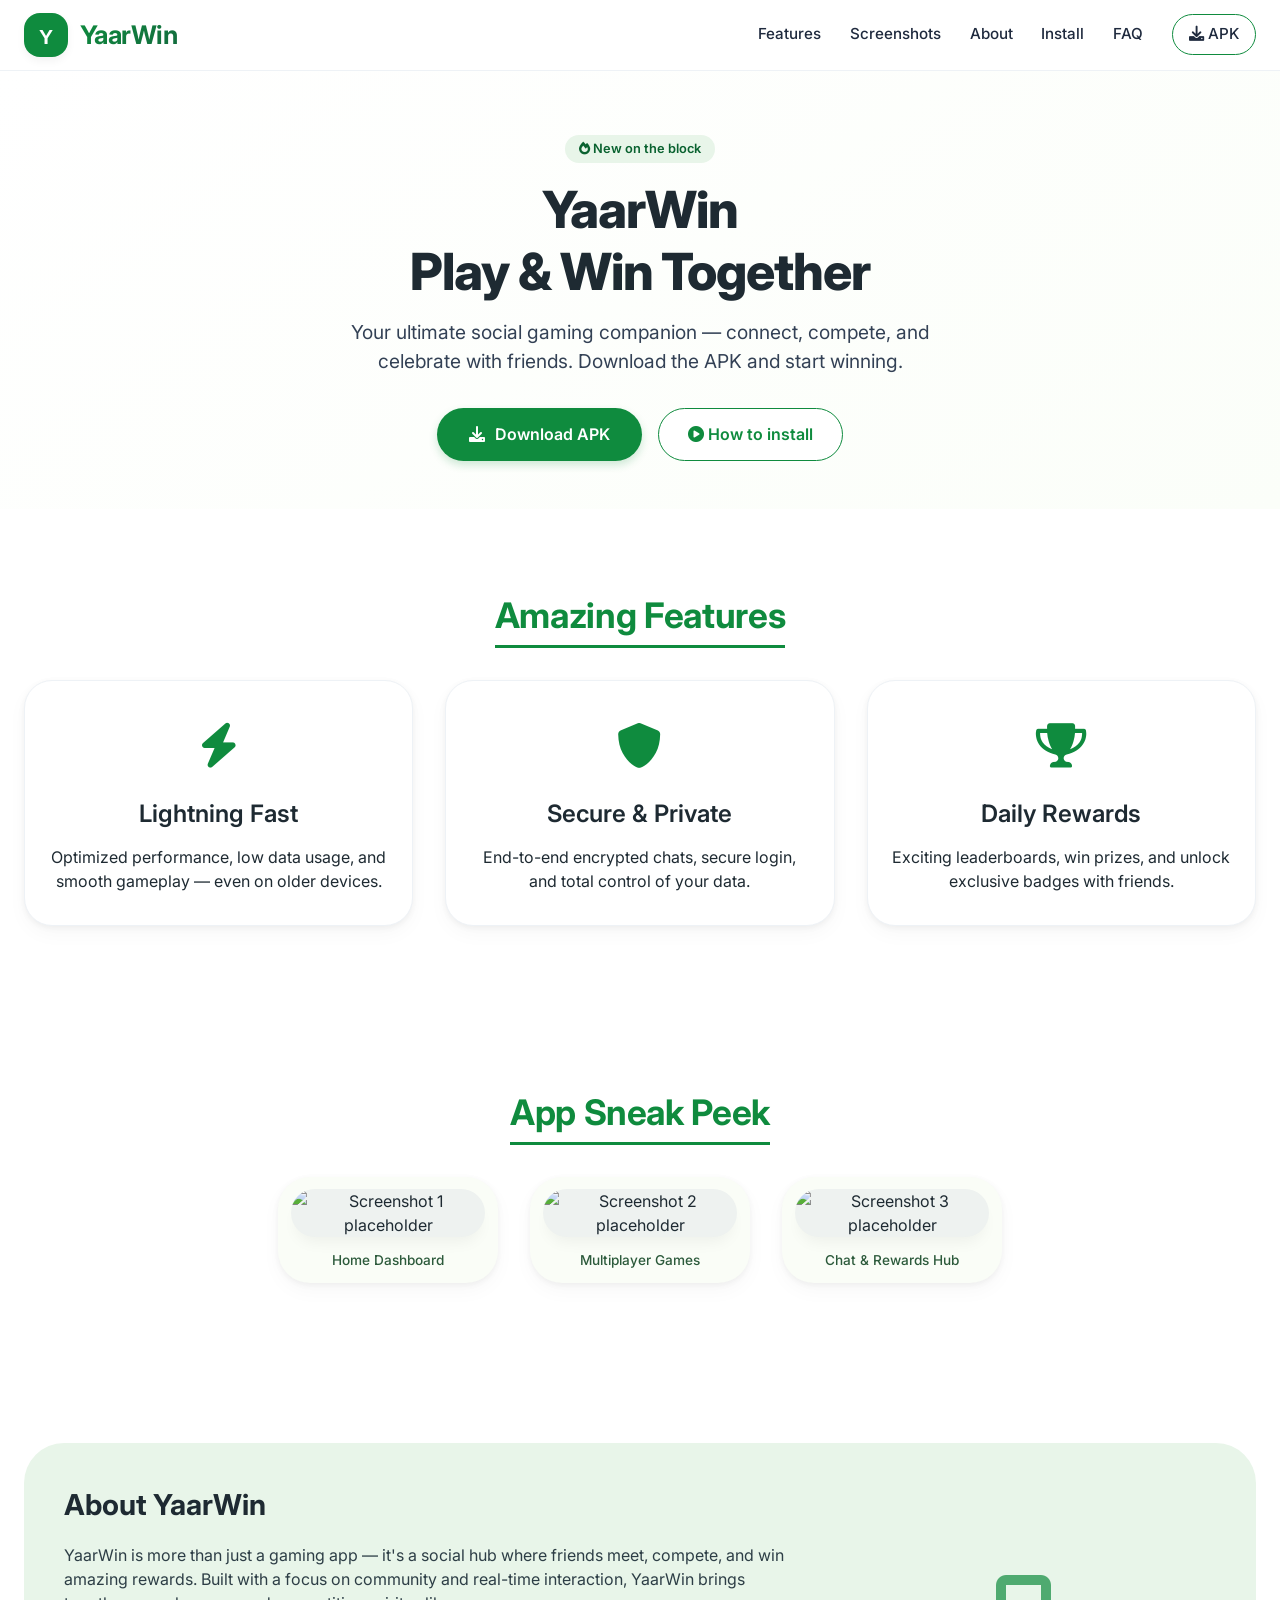
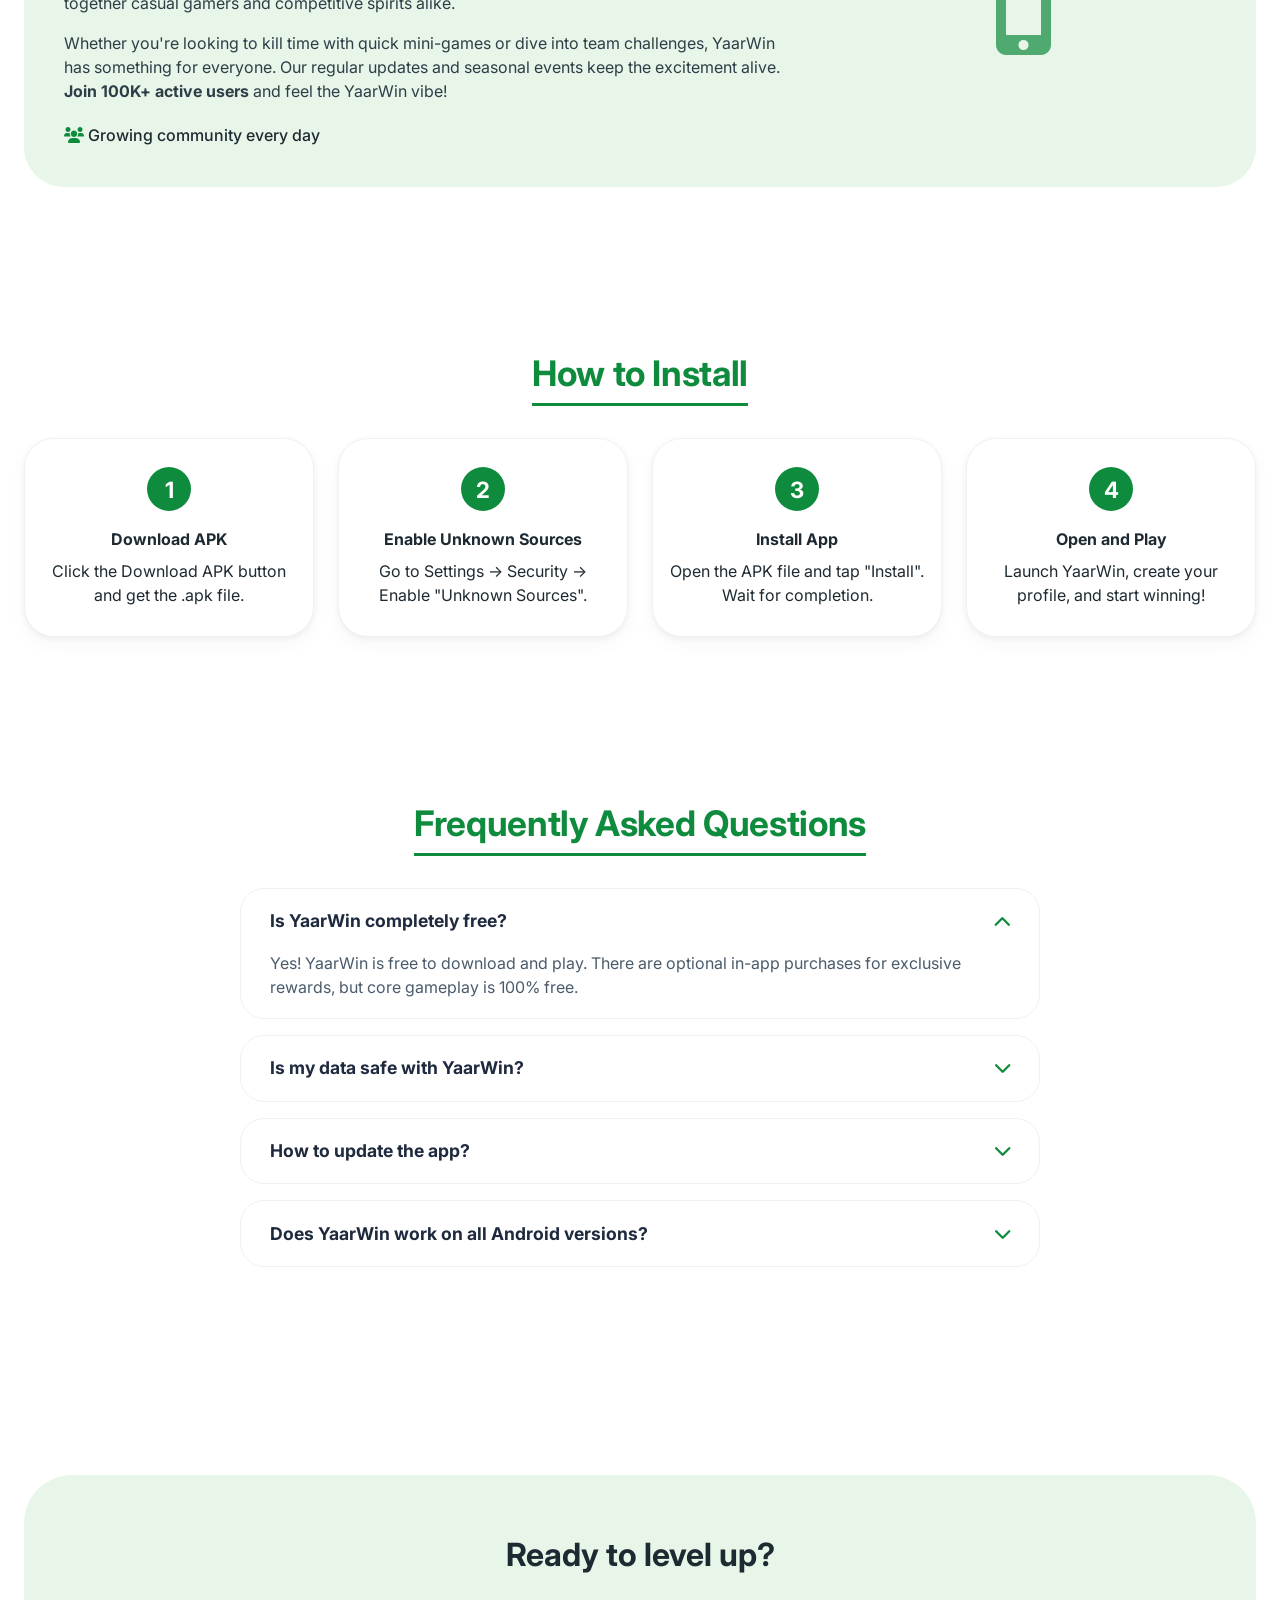
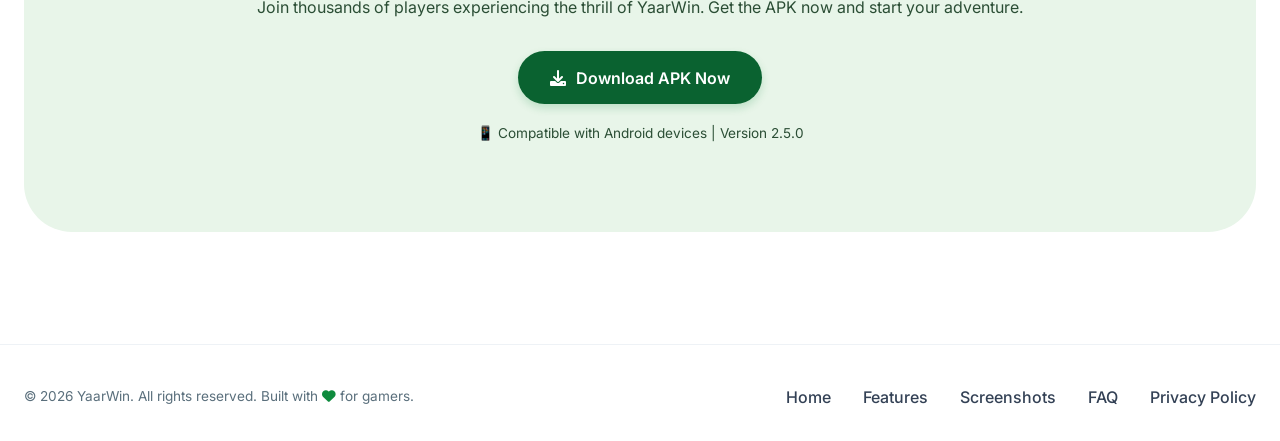
==== index.html @ 0393f0be "feat: initial Yaarwin landing page setup" ====
<!DOCTYPE html>
<html lang="en">
<head>
    <meta charset="UTF-8">
    <meta name="viewport" content="width=device-width, initial-scale=1.0, viewport-fit=cover">
    <meta name="description" content="Download YaarWin APK - Connect, play and win with friends. Experience fast performance, secure chats, and exciting features. Get the official YaarWin app now.">
    <meta name="keywords" content="YaarWin, download APK, social app, gaming app, install YaarWin">
    <meta name="author" content="YaarWin">
    <meta property="og:title" content="YaarWin - Connect & Play">
    <meta property="og:description" content="Download YaarWin APK and join the ultimate social gaming experience.">
    <meta property="og:type" content="website">
    <meta name="twitter:card" content="summary_large_image">
    <title>YaarWin – Connect, Play, Win</title>
    <link rel="preconnect" href="https://fonts.googleapis.com">
    <link rel="preconnect" href="https://fonts.gstatic.com" crossorigin>
    <link href="https://fonts.googleapis.com/css2?family=Inter:opsz,wght@14..32,300;14..32,400;14..32,500;14..32,600;14..32,700&display=swap" rel="stylesheet">
    <link rel="stylesheet" href="https://cdnjs.cloudflare.com/ajax/libs/font-awesome/6.0.0-beta3/css/all.min.css">
    <style>
        * {
            margin: 0;
            padding: 0;
            box-sizing: border-box;
        }

        body {
            font-family: 'Inter', sans-serif;
            background-color: #ffffff;
            color: #1e2a32;
            line-height: 1.5;
            scroll-behavior: smooth;
        }

        /* green touch variables */
        :root {
            --green-primary: #0f8b3e;
            --green-light: #e8f5e9;
            --green-dark: #0a6230;
            --green-soft: #d9f0e3;
            --gray-100: #f8fafc;
            --gray-200: #eef2f6;
            --gray-700: #334155;
            --shadow-sm: 0 8px 20px rgba(0, 0, 0, 0.03), 0 2px 6px rgba(0, 0, 0, 0.05);
            --shadow-md: 0 12px 28px rgba(0, 0, 0, 0.05), 0 0 1px rgba(0, 0, 0, 0.05);
            --shadow-hover: 0 20px 30px -12px rgba(15, 139, 62, 0.15);
        }

        .container {
            max-width: 1280px;
            margin: 0 auto;
            padding: 0 1.5rem;
        }

        /* Navigation */
        .navbar {
            position: sticky;
            top: 0;
            background: rgba(255, 255, 255, 0.96);
            backdrop-filter: blur(8px);
            z-index: 100;
            border-bottom: 1px solid var(--gray-200);
            padding: 0.8rem 0;
        }

        .nav-container {
            display: flex;
            align-items: center;
            justify-content: space-between;
            flex-wrap: wrap;
            gap: 1rem;
        }

        .logo-area {
            display: flex;
            align-items: center;
            gap: 12px;
        }

        .app-icon-placeholder {
            width: 44px;
            height: 44px;
            display: flex;
            align-items: center;
            justify-content: center;
            background: var(--green-primary);
            border-radius: 16px;
            box-shadow: 0 4px 8px rgba(0,0,0,0.05);
            overflow: hidden;
        }

        .app-icon-placeholder img {
            width: 100%;
            height: 100%;
            object-fit: cover;
        }

        .logo-text {
            font-size: 1.6rem;
            font-weight: 700;
            letter-spacing: -0.02em;
            background: linear-gradient(135deg, var(--green-primary) 0%, #136b3e 100%);
            background-clip: text;
            -webkit-background-clip: text;
            color: transparent;
        }

        .nav-links {
            display: flex;
            gap: 1.8rem;
            align-items: center;
            flex-wrap: wrap;
        }

        .nav-links a {
            text-decoration: none;
            font-weight: 500;
            color: #1f2a3e;
            transition: 0.2s;
            font-size: 0.95rem;
        }

        .nav-links a:hover {
            color: var(--green-primary);
        }

        .btn-outline-nav {
            background: transparent;
            border: 1.5px solid var(--green-primary);
            padding: 0.5rem 1rem;
            border-radius: 40px;
            color: var(--green-primary);
            font-weight: 600;
            transition: 0.2s;
        }

        .btn-outline-nav:hover {
            background: var(--green-primary);
            color: white;
        }

        /* Buttons */
        .btn-primary {
            display: inline-flex;
            align-items: center;
            gap: 10px;
            background: var(--green-primary);
            color: white;
            font-weight: 600;
            padding: 0.9rem 2rem;
            border-radius: 60px;
            text-decoration: none;
            transition: all 0.25s ease;
            border: none;
            cursor: pointer;
            font-size: 1rem;
            box-shadow: 0 4px 8px rgba(15, 139, 62, 0.2);
        }

        .btn-primary:hover {
            background: var(--green-dark);
            transform: translateY(-2px);
            box-shadow: 0 12px 20px -12px var(--green-primary);
        }

        .btn-secondary {
            background: white;
            border: 1.5px solid var(--green-primary);
            color: var(--green-primary);
            padding: 0.8rem 1.8rem;
            border-radius: 60px;
            font-weight: 600;
            text-decoration: none;
            transition: 0.2s;
        }

        .btn-secondary:hover {
            background: var(--green-light);
            transform: translateY(-2px);
        }

        /* Section spacing */
        section {
            padding: 5rem 0;
        }

        .section-title {
            font-size: 2.2rem;
            font-weight: 700;
            margin-bottom: 2rem;
            text-align: center;
            letter-spacing: -0.01em;
            color: #0c1e28;
        }

        .section-title span {
            color: var(--green-primary);
            border-bottom: 3px solid var(--green-primary);
            display: inline-block;
            padding-bottom: 0.2rem;
        }

        /* Hero - without image placeholder, full width text */
        .hero {
            padding: 4rem 0 3rem 0;
            background: linear-gradient(145deg, #ffffff 0%, #fbfef9 100%);
        }

        .hero-grid {
            display: flex;
            flex-direction: column;
            align-items: center;
            text-align: center;
        }

        .hero-content {
            max-width: 800px;
            margin: 0 auto;
        }

        .hero-badge {
            background: var(--green-light);
            color: var(--green-dark);
            font-size: 0.8rem;
            font-weight: 600;
            padding: 0.3rem 0.9rem;
            border-radius: 40px;
            display: inline-block;
            margin-bottom: 1rem;
        }

        .hero-content h1 {
            font-size: 3.2rem;
            font-weight: 800;
            line-height: 1.2;
            margin-bottom: 1rem;
            letter-spacing: -0.02em;
        }

        .hero-tagline {
            font-size: 1.2rem;
            color: var(--gray-700);
            margin-bottom: 2rem;
            max-width: 600px;
            margin-left: auto;
            margin-right: auto;
        }

        .cta-group {
            display: flex;
            gap: 1rem;
            flex-wrap: wrap;
            justify-content: center;
        }

        /* Feature cards */
        .features-grid {
            display: grid;
            grid-template-columns: repeat(auto-fit, minmax(280px, 1fr));
            gap: 2rem;
            margin-top: 1rem;
        }

        .feature-card {
            background: white;
            border-radius: 28px;
            padding: 2rem 1.5rem;
            text-align: center;
            transition: 0.2s;
            border: 1px solid var(--gray-200);
            box-shadow: var(--shadow-sm);
        }

        .feature-card:hover {
            transform: translateY(-5px);
            border-color: var(--green-soft);
            box-shadow: var(--shadow-hover);
        }

        .feature-icon {
            font-size: 2.8rem;
            color: var(--green-primary);
            margin-bottom: 1rem;
        }

        .feature-card h3 {
            font-size: 1.5rem;
            margin-bottom: 0.8rem;
            font-weight: 600;
        }

        /* Screenshots */
        .screenshots-grid {
            display: flex;
            flex-wrap: wrap;
            justify-content: center;
            gap: 2rem;
        }

        .screenshot-item {
            background: #fafdf7;
            border-radius: 32px;
            padding: 0.8rem;
            box-shadow: var(--shadow-sm);
            transition: 0.2s;
            width: 220px;
            text-align: center;
        }

        .screenshot-item img {
            width: 100%;
            border-radius: 24px;
            box-shadow: 0 10px 15px -5px rgba(0,0,0,0.05);
            background: #eef2f0;
        }

        .screenshot-item p {
            margin-top: 0.8rem;
            font-size: 0.85rem;
            font-weight: 500;
            color: #2c5a3b;
        }

        /* About section */
        .about-wrap {
            display: flex;
            gap: 3rem;
            flex-wrap: wrap;
            align-items: center;
            background: var(--green-light);
            border-radius: 40px;
            padding: 2.5rem;
        }

        .about-text {
            flex: 1.5;
        }

        .about-text h3 {
            font-size: 1.8rem;
            margin-bottom: 1rem;
            font-weight: 700;
        }

        .about-text p {
            margin-bottom: 1rem;
            color: #2d3e46;
        }

        .about-icon {
            flex: 0.8;
            text-align: center;
        }

        /* Install Steps */
        .steps {
            display: flex;
            flex-wrap: wrap;
            justify-content: center;
            gap: 1.5rem;
            margin-top: 2rem;
        }

        .step {
            background: white;
            border-radius: 30px;
            padding: 1.8rem 1rem;
            flex: 1;
            min-width: 180px;
            text-align: center;
            border: 1px solid var(--gray-200);
            box-shadow: var(--shadow-sm);
        }

        .step-number {
            background: var(--green-primary);
            width: 44px;
            height: 44px;
            display: flex;
            align-items: center;
            justify-content: center;
            border-radius: 60px;
            color: white;
            font-weight: bold;
            font-size: 1.4rem;
            margin: 0 auto 1rem auto;
        }

        .step h4 {
            font-weight: 700;
            margin-bottom: 0.5rem;
        }

        /* FAQ */
        .faq-list {
            max-width: 800px;
            margin: 0 auto;
        }

        .faq-item {
            background: white;
            border-radius: 24px;
            margin-bottom: 1rem;
            padding: 1.2rem 1.8rem;
            border: 1px solid var(--gray-200);
            transition: 0.2s;
        }

        .faq-question {
            font-weight: 700;
            font-size: 1.1rem;
            display: flex;
            justify-content: space-between;
            align-items: center;
            cursor: pointer;
            color: #1f2a3e;
        }

        .faq-question i {
            color: var(--green-primary);
            transition: 0.2s;
        }

        .faq-answer {
            max-height: 0;
            overflow: hidden;
            transition: max-height 0.3s ease-out;
            color: #4a5b6b;
            margin-top: 0;
        }

        .faq-item.active .faq-answer {
            max-height: 300px;
            margin-top: 1rem;
        }

        .faq-item.active .faq-question i {
            transform: rotate(180deg);
        }

        /* CTA section */
        .cta-section {
            background: var(--green-light);
            border-radius: 48px;
            text-align: center;
            padding: 3.5rem 2rem;
            margin: 2rem 0;
        }

        .cta-section h2 {
            font-size: 2rem;
            margin-bottom: 1rem;
        }

        .cta-section p {
            margin-bottom: 2rem;
            color: #2b4e35;
        }

        /* Footer */
        footer {
            border-top: 1px solid var(--gray-200);
            padding: 2.5rem 0 2rem;
            background: white;
        }

        .footer-content {
            display: flex;
            flex-wrap: wrap;
            justify-content: space-between;
            gap: 2rem;
            align-items: center;
        }

        .footer-nav {
            display: flex;
            gap: 2rem;
            flex-wrap: wrap;
        }

        .footer-nav a {
            text-decoration: none;
            color: var(--gray-700);
            font-weight: 500;
            transition: 0.2s;
        }

        .footer-nav a:hover {
            color: var(--green-primary);
        }

        .copyright {
            color: #5a6f7c;
            font-size: 0.85rem;
        }

        /* Responsive */
        @media (max-width: 768px) {
            .container {
                padding: 0 1.2rem;
            }
            .hero-content h1 {
                font-size: 2.3rem;
            }
            .section-title {
                font-size: 1.8rem;
            }
            .nav-links {
                gap: 1rem;
            }
            .about-wrap {
                padding: 1.8rem;
            }
            .hero {
                padding: 2.5rem 0 2rem;
            }
            .hero-tagline {
                font-size: 1rem;
            }
            .btn-primary, .btn-secondary {
                padding: 0.7rem 1.5rem;
                font-size: 0.9rem;
            }
            .cta-group {
                gap: 0.8rem;
            }
        }

        @media (max-width: 480px) {
            .hero-content h1 {
                font-size: 1.9rem;
            }
            .nav-container {
                flex-direction: column;
                align-items: center;
            }
            .logo-area {
                margin-bottom: 0.2rem;
            }
            .nav-links {
                justify-content: center;
            }
        }
    </style>
</head>
<body>

<nav class="navbar">
    <div class="container nav-container">
        <div class="logo-area">
            <!-- App icon image placeholder: replace "src" with your actual app icon path -->
            <div class="app-icon-placeholder">
                <img src="data:image/svg+xml,%3Csvg xmlns='http://www.w3.org/2000/svg' viewBox='0 0 100 100'%3E%3Ccircle cx='50' cy='50' r='48' fill='%230f8b3e'/%3E%3Ctext x='50' y='70' font-size='48' text-anchor='middle' fill='white' font-weight='bold' font-family='Arial'%3EY%3C/text%3E%3C/svg%3E"
                     alt="YaarWin App Icon">
            </div>
            <span class="logo-text">YaarWin</span>
        </div>
        <div class="nav-links">
            <a href="#features">Features</a>
            <a href="#screenshots">Screenshots</a>
            <a href="#about">About</a>
            <a href="#install">Install</a>
            <a href="#faq">FAQ</a>
            <a href="#download-cta" class="btn-outline-nav"><i class="fas fa-download"></i> APK</a>
        </div>
    </div>
</nav>

<main>
    <!-- Hero Section - removed image placeholder, full width text for better mobile spacing -->
    <section class="hero" id="hero">
        <div class="container hero-grid">
            <div class="hero-content">
                <div class="hero-badge"><i class="fas fa-fire"></i> New on the block</div>
                <h1>YaarWin<br>Play & Win Together</h1>
                <p class="hero-tagline">Your ultimate social gaming companion — connect, compete, and celebrate with friends. Download the APK and start winning.</p>
                <div class="cta-group">
                    <a href="#" class="btn-primary" id="heroDownloadBtn"><i class="fas fa-download"></i> Download APK</a>
                    <a href="#how-to-install" class="btn-secondary"><i class="fas fa-play-circle"></i> How to install</a>
                </div>
            </div>
        </div>
    </section>

    <!-- Features Section -->
    <section id="features">
        <div class="container">
            <div class="section-title"><span>Amazing Features</span></div>
            <div class="features-grid">
                <div class="feature-card">
                    <div class="feature-icon"><i class="fas fa-bolt"></i></div>
                    <h3>Lightning Fast</h3>
                    <p>Optimized performance, low data usage, and smooth gameplay — even on older devices.</p>
                </div>
                <div class="feature-card">
                    <div class="feature-icon"><i class="fas fa-shield-alt"></i></div>
                    <h3>Secure & Private</h3>
                    <p>End-to-end encrypted chats, secure login, and total control of your data.</p>
                </div>
                <div class="feature-card">
                    <div class="feature-icon"><i class="fas fa-trophy"></i></div>
                    <h3>Daily Rewards</h3>
                    <p>Exciting leaderboards, win prizes, and unlock exclusive badges with friends.</p>
                </div>
            </div>
        </div>
    </section>

    <!-- Screenshots Section -->
    <section id="screenshots">
        <div class="container">
            <div class="section-title"><span>App Sneak Peek</span></div>
            <div class="screenshots-grid">
                <div class="screenshot-item">
                    <img src="https://placehold.co/300x550/d9f0e3/0f8b3e?text=Home+Screen&font=Montserrat" alt="Screenshot 1 placeholder">
                    <p>Home Dashboard</p>
                </div>
                <div class="screenshot-item">
                    <img src="https://placehold.co/300x550/e0f2e9/0f8b3e?text=Game+Zone&font=Montserrat" alt="Screenshot 2 placeholder">
                    <p>Multiplayer Games</p>
                </div>
                <div class="screenshot-item">
                    <img src="https://placehold.co/300x550/c8e6d9/0f8b3e?text=Chat+&+Rewards&font=Montserrat" alt="Screenshot 3 placeholder">
                    <p>Chat & Rewards Hub</p>
                </div>
            </div>
        </div>
    </section>

    <!-- About the App Section -->
    <section id="about">
        <div class="container">
            <div class="about-wrap">
                <div class="about-text">
                    <h3>About YaarWin</h3>
                    <p>YaarWin is more than just a gaming app — it's a social hub where friends meet, compete, and win amazing rewards. Built with a focus on community and real-time interaction, YaarWin brings together casual gamers and competitive spirits alike.</p>
                    <p>Whether you're looking to kill time with quick mini-games or dive into team challenges, YaarWin has something for everyone. Our regular updates and seasonal events keep the excitement alive. <strong>Join 100K+ active users</strong> and feel the YaarWin vibe!</p>
                    <i class="fas fa-users" style="color: var(--green-primary); margin-top: 0.5rem; display: inline-block;"></i> <span style="font-weight: 500;">  Growing community every day</span>
                </div>
                <div class="about-icon">
                    <i class="fas fa-mobile-alt" style="font-size: 5rem; color: var(--green-primary); opacity: 0.7;"></i>
                </div>
            </div>
        </div>
    </section>

    <!-- How to Install Section (Steps) -->
    <section id="install">
        <div class="container">
            <div class="section-title"><span>How to Install</span></div>
            <div class="steps">
                <div class="step"><div class="step-number">1</div><h4>Download APK</h4><p>Click the Download APK button and get the .apk file.</p></div>
                <div class="step"><div class="step-number">2</div><h4>Enable Unknown Sources</h4><p>Go to Settings → Security → Enable "Unknown Sources".</p></div>
                <div class="step"><div class="step-number">3</div><h4>Install App</h4><p>Open the APK file and tap "Install". Wait for completion.</p></div>
                <div class="step"><div class="step-number">4</div><h4>Open and Play</h4><p>Launch YaarWin, create your profile, and start winning!</p></div>
            </div>
        </div>
    </section>

    <!-- FAQ Section -->
    <section id="faq">
        <div class="container">
            <div class="section-title"><span>Frequently Asked Questions</span></div>
            <div class="faq-list">
                <div class="faq-item">
                    <div class="faq-question">Is YaarWin completely free? <i class="fas fa-chevron-down"></i></div>
                    <div class="faq-answer">Yes! YaarWin is free to download and play. There are optional in-app purchases for exclusive rewards, but core gameplay is 100% free.</div>
                </div>
                <div class="faq-item">
                    <div class="faq-question">Is my data safe with YaarWin? <i class="fas fa-chevron-down"></i></div>
                    <div class="faq-answer">Absolutely. We use industry-standard encryption and never share your personal data with third parties. Read our privacy policy for more details.</div>
                </div>
                <div class="faq-item">
                    <div class="faq-question">How to update the app? <i class="fas fa-chevron-down"></i></div>
                    <div class="faq-answer">You will receive an in-app notification when a new version is available. You can download the latest APK from our official website.</div>
                </div>
                <div class="faq-item">
                    <div class="faq-question">Does YaarWin work on all Android versions? <i class="fas fa-chevron-down"></i></div>
                    <div class="faq-answer">YaarWin supports Android 6.0 and above. For best performance, we recommend Android 10+.</div>
                </div>
            </div>
        </div>
    </section>

    <!-- Download / CTA Section -->
    <section id="download-cta">
        <div class="container">
            <div class="cta-section">
                <h2>Ready to level up?</h2>
                <p>Join thousands of players experiencing the thrill of YaarWin. Get the APK now and start your adventure.</p>
                <a href="#" class="btn-primary" id="ctaDownloadBtn" style="background: var(--green-dark);"><i class="fas fa-download"></i> Download APK Now</a>
                <p style="margin-top: 1.2rem; font-size: 0.85rem;">📱 Compatible with Android devices | Version 2.5.0</p>
            </div>
        </div>
    </section>
</main>

<footer>
    <div class="container footer-content">
        <div class="copyright">
            &copy; 2025 YaarWin. All rights reserved. Built with <i class="fas fa-heart" style="color: var(--green-primary);"></i> for gamers.
        </div>
        <div class="footer-nav">
            <a href="#hero">Home</a>
            <a href="#features">Features</a>
            <a href="#screenshots">Screenshots</a>
            <a href="#faq">FAQ</a>
            <!-- Privacy policy placeholder: replace href with your actual privacy policy URL -->
            <a href="#" id="privacyPolicyLink">Privacy Policy</a>
        </div>
    </div>
</footer>

<script>
    // FAQ toggle functionality
    const faqItems = document.querySelectorAll('.faq-item');
    faqItems.forEach(item => {
        const questionDiv = item.querySelector('.faq-question');
        questionDiv.addEventListener('click', () => {
            const isActive = item.classList.contains('active');
            faqItems.forEach(i => i.classList.remove('active'));
            if (!isActive) item.classList.add('active');
        });
    });
    if(faqItems.length) faqItems[0].classList.add('active');

    // Download APK placeholder (replace dummyDownloadUrl with actual APK link)
    const dummyDownloadUrl = "https://example.com/download/yaarwin-latest.apk";
    const allDownloadBtns = document.querySelectorAll('#heroDownloadBtn, #ctaDownloadBtn, .btn-outline-nav');
    allDownloadBtns.forEach(btn => {
        btn.addEventListener('click', (e) => {
            e.preventDefault();
            // Replace with actual APK download link when ready
            window.open(dummyDownloadUrl, '_blank');
        });
    });

    // Privacy policy placeholder link
    const privacyLink = document.getElementById('privacyPolicyLink');
    if(privacyLink) {
        privacyLink.addEventListener('click', (e) => {
            e.preventDefault();
            alert('Privacy policy link placeholder: Replace href with your real privacy policy URL.');
        });
    }

    // Update copyright year dynamically
    const copyrightSpan = document.querySelector('.copyright');
    if(copyrightSpan) {
        copyrightSpan.innerHTML = `&copy; ${new Date().getFullYear()} YaarWin. All rights reserved. Built with <i class="fas fa-heart" style="color: var(--green-primary);"></i> for gamers.`;
    }

    // Smooth scroll for anchor links
    document.querySelectorAll('a[href^="#"]:not([href="#"])').forEach(anchor => {
        anchor.addEventListener('click', function(e) {
            const targetId = this.getAttribute('href');
            if(targetId === "#" || targetId === "") return;
            const targetElement = document.querySelector(targetId);
            if(targetElement) {
                e.preventDefault();
                targetElement.scrollIntoView({ behavior: 'smooth', block: 'start' });
            }
        });
    });
</script>
</body>
</html>
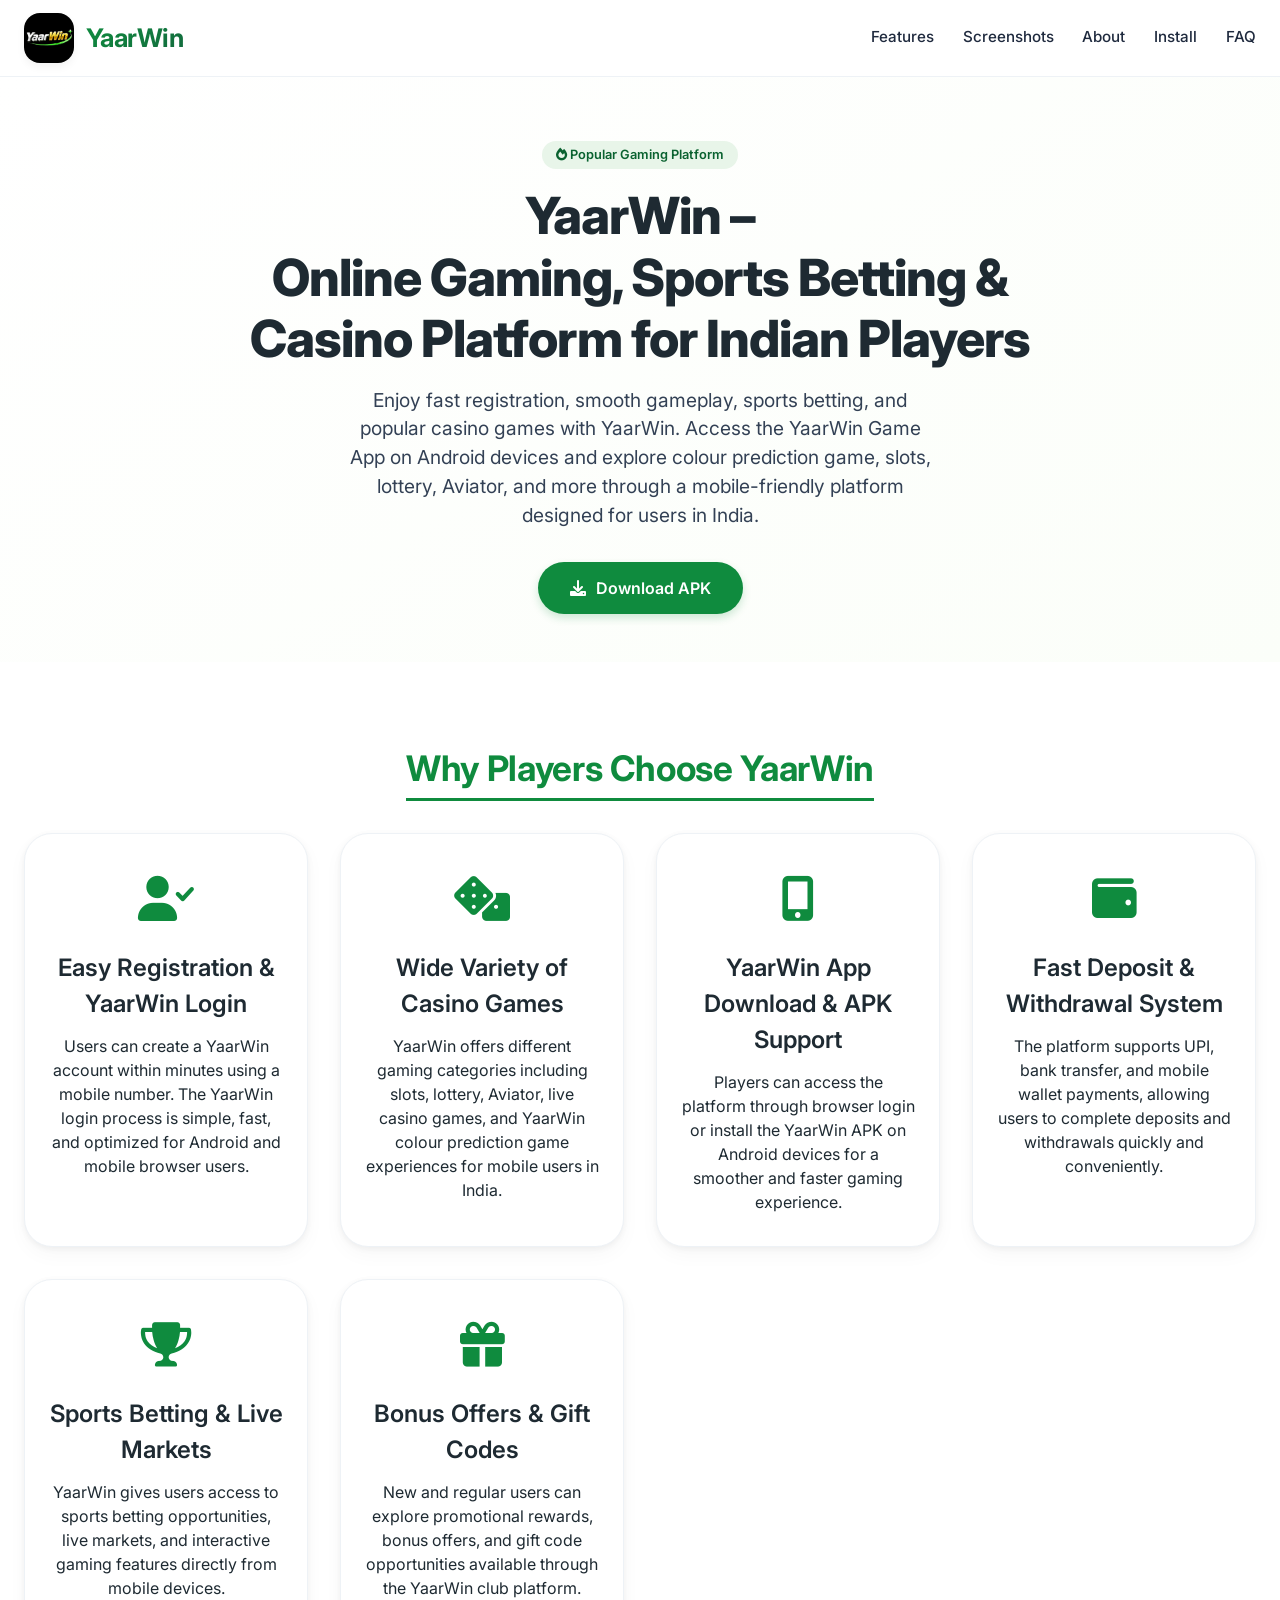
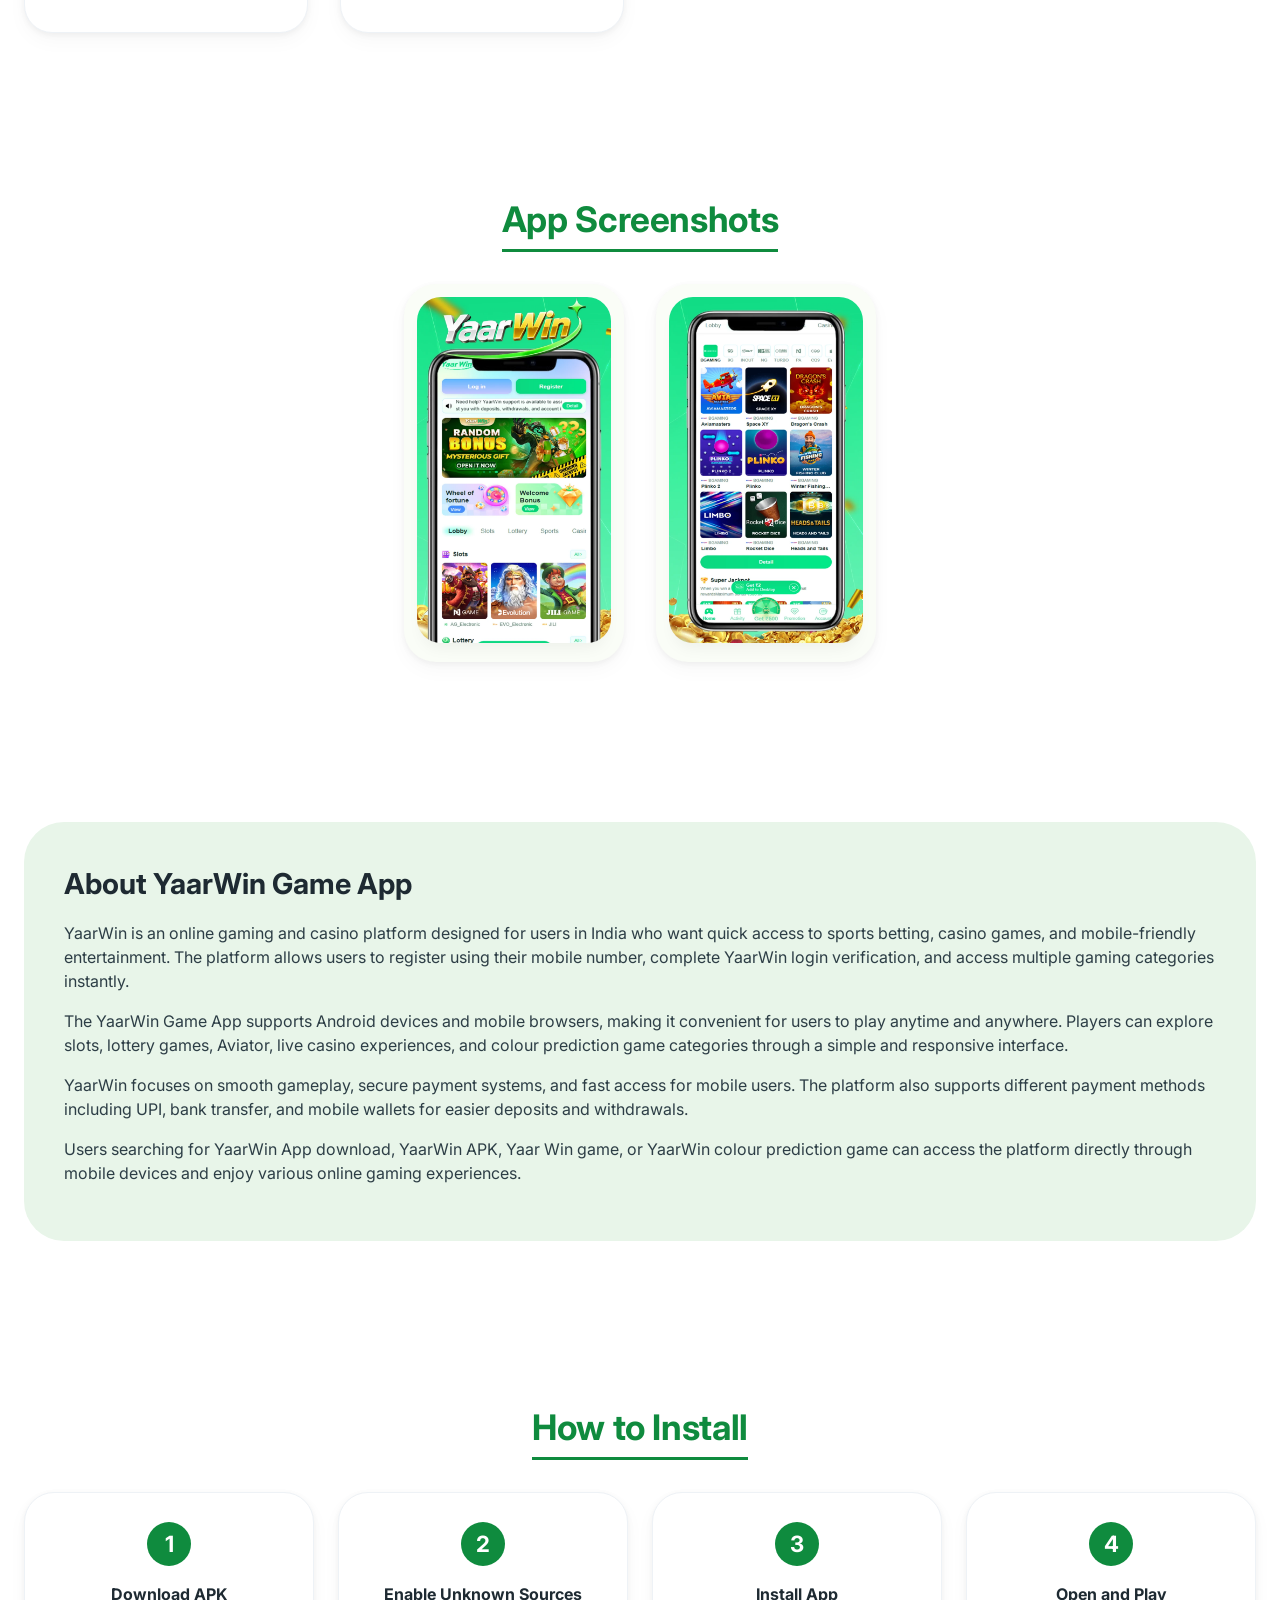
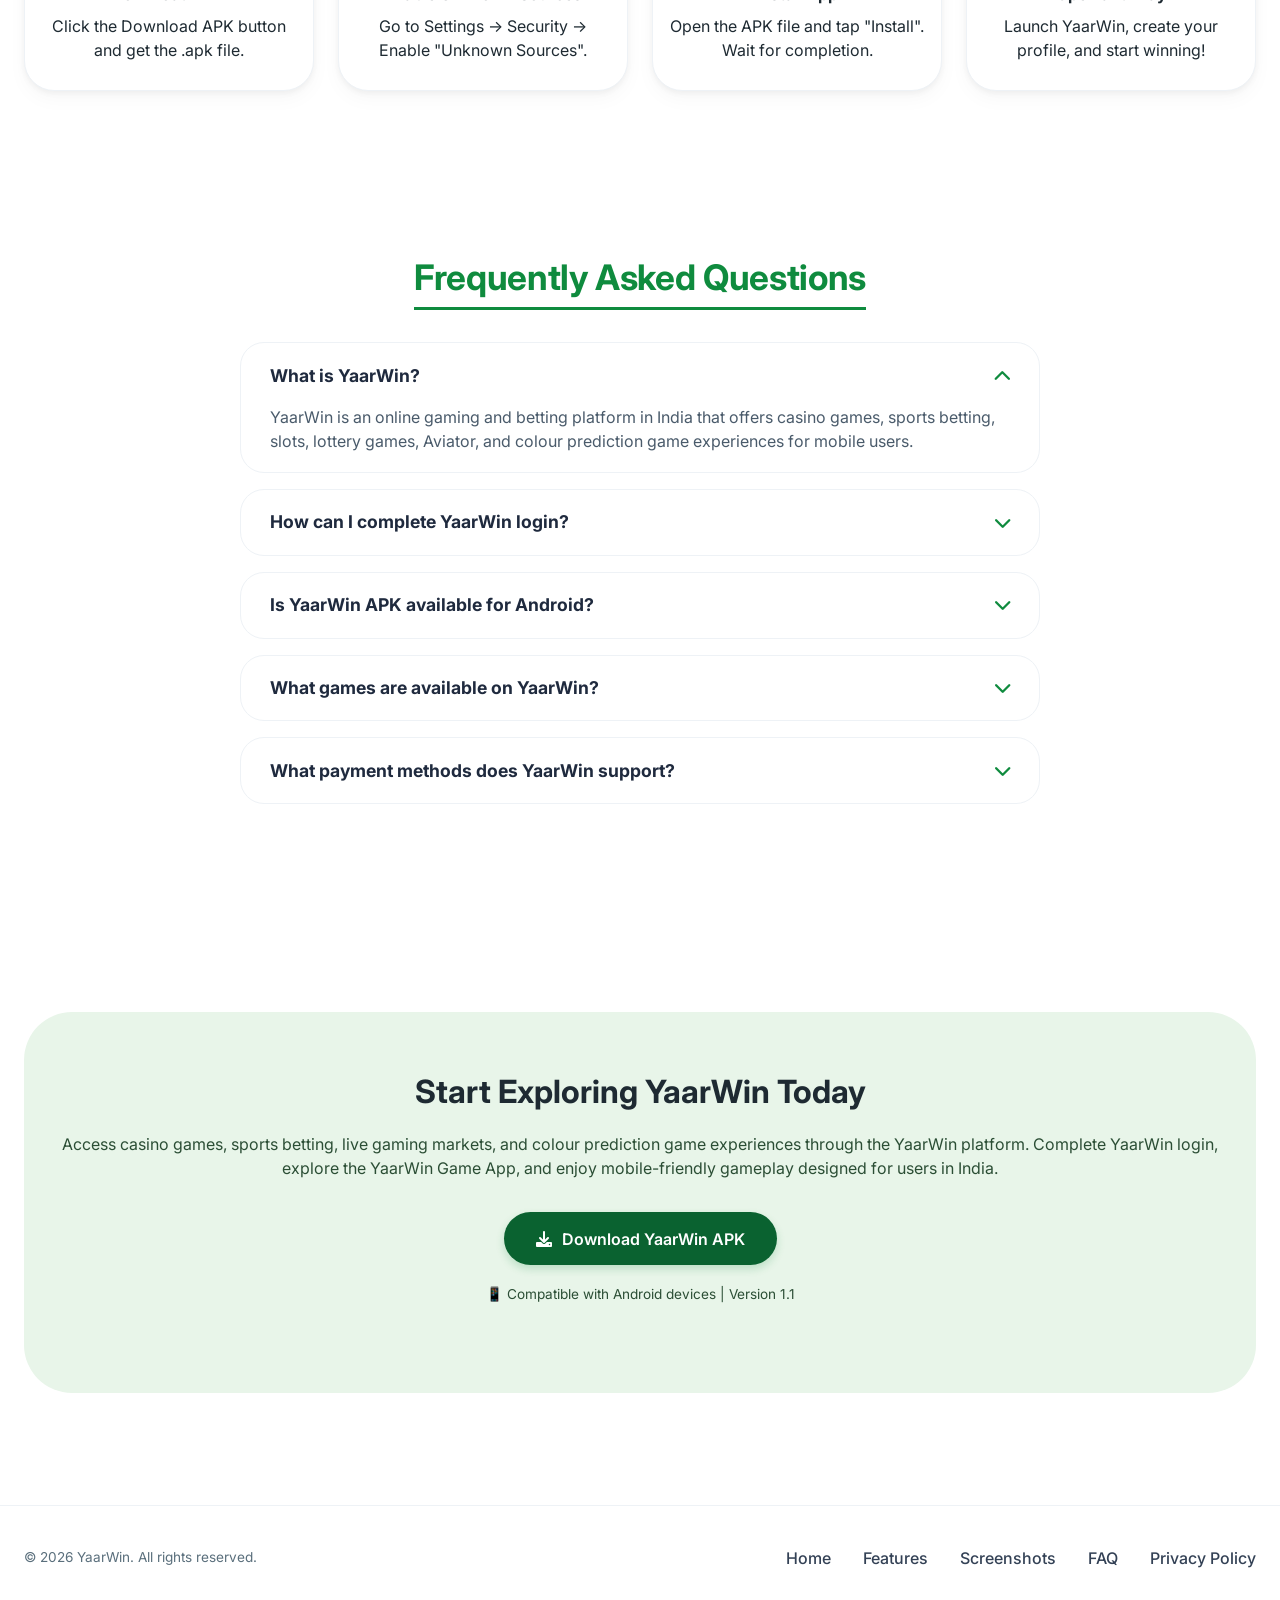
==== commit b23f0dba: "Update YaarWin landing page UI and styles" ====
--- a/index.html
+++ b/index.html
@@ -1,765 +1,319 @@
 <!DOCTYPE html>
 <html lang="en">
+
 <head>
     <meta charset="UTF-8">
     <meta name="viewport" content="width=device-width, initial-scale=1.0, viewport-fit=cover">
-    <meta name="description" content="Download YaarWin APK - Connect, play and win with friends. Experience fast performance, secure chats, and exciting features. Get the official YaarWin app now.">
-    <meta name="keywords" content="YaarWin, download APK, social app, gaming app, install YaarWin">
+    <title>YaarWin – Yaar Win App Download, Casino Games & Sports Betting in India</title>
+    <meta name="description"
+        content="YaarWin is an online gaming and casino platform for Indian users featuring sports betting, slots, lottery, Aviator, and colour prediction game experiences. Access Yaar Win App download, YaarWin APK, fast login, secure payments, and mobile-friendly gameplay.">
     <meta name="author" content="YaarWin">
     <meta property="og:title" content="YaarWin - Connect & Play">
     <meta property="og:description" content="Download YaarWin APK and join the ultimate social gaming experience.">
     <meta property="og:type" content="website">
     <meta name="twitter:card" content="summary_large_image">
-    <title>YaarWin – Connect, Play, Win</title>
+    <link rel="stylesheet" href="styles.css" />
     <link rel="preconnect" href="https://fonts.googleapis.com">
     <link rel="preconnect" href="https://fonts.gstatic.com" crossorigin>
-    <link href="https://fonts.googleapis.com/css2?family=Inter:opsz,wght@14..32,300;14..32,400;14..32,500;14..32,600;14..32,700&display=swap" rel="stylesheet">
+    <link
+        href="https://fonts.googleapis.com/css2?family=Inter:opsz,wght@14..32,300;14..32,400;14..32,500;14..32,600;14..32,700&display=swap"
+        rel="stylesheet">
     <link rel="stylesheet" href="https://cdnjs.cloudflare.com/ajax/libs/font-awesome/6.0.0-beta3/css/all.min.css">
-    <style>
-        * {
-            margin: 0;
-            padding: 0;
-            box-sizing: border-box;
+    <link rel="icon" type="image/png" href="images/Yaar-win-512.webp">
+</head>
+
+<body>
+    <nav class="navbar">
+        <div class="container nav-container">
+            <div class="logo-area">
+                <!-- App icon image placeholder: replace "src" with your actual app icon path -->
+                <div class="app-icon-placeholder">
+                    <img src="images/yaarwin-icon.webp" alt="YaarWin App Icon">
+                </div>
+                <span class="logo-text">YaarWin</span>
+            </div>
+            <div class="nav-links">
+                <a href="#features">Features</a>
+                <a href="#screenshots">Screenshots</a>
+                <a href="#about">About</a>
+                <a href="#install">Install</a>
+                <a href="#faq">FAQ</a>
+                <!-- <a href="#download-cta" class="btn-outline-nav"><i class="fas fa-download"></i> APK</a> -->
+            </div>
+        </div>
+    </nav>
+
+    <main>
+        <!-- Hero Section - removed image placeholder, full width text for better mobile spacing -->
+        <section class="hero" id="hero">
+            <div class="container hero-grid">
+                <div class="hero-content">
+                    <div class="hero-badge"><i class="fas fa-fire"></i> Popular Gaming Platform</div>
+                    <h1>YaarWin – <br>Online Gaming, Sports Betting & Casino Platform for Indian Players</h1>
+                    <p class="hero-tagline">Enjoy fast registration, smooth gameplay, sports betting, and popular casino
+                        games with YaarWin. Access the YaarWin Game App on Android devices and explore colour prediction
+                        game, slots, lottery, Aviator, and more through a mobile-friendly platform designed for users in
+                        India.</p>
+                    <div class="cta-group">
+                        <a href="#" class="btn-primary" id="heroDownloadBtn"><i class="fas fa-download"></i> Download
+                            APK</a>
+                        <!-- <a href="#how-to-install" class="btn-secondary"><i class="fas fa-play-circle"></i> How to install</a> -->
+                    </div>
+                </div>
+            </div>
+        </section>
+
+        <!-- Features Section -->
+        <section id="features">
+            <div class="container">
+                <div class="section-title"><span>Why Players Choose YaarWin</span></div>
+                <div class="features-grid">
+                    <div class="feature-card">
+                        <div class="feature-icon"><i class="fas fa-user-check"></i></div>
+                        <h3>Easy Registration & YaarWin Login</h3>
+                        <p>Users can create a YaarWin account within minutes using a mobile number. The YaarWin login
+                            process is simple, fast, and optimized for Android and mobile browser users.</p>
+                    </div>
+                    <div class="feature-card">
+                        <div class="feature-icon"><i class="fas fa-dice"></i></div>
+                        <h3>Wide Variety of Casino Games</h3>
+                        <p>YaarWin offers different gaming categories including slots, lottery, Aviator, live casino
+                            games, and YaarWin colour prediction game experiences for mobile users in India.</p>
+                    </div>
+                    <div class="feature-card">
+                        <div class="feature-icon"><i class="fas fa-mobile-alt"></i></div>
+                        <h3>YaarWin App Download & APK Support</h3>
+                        <p>Players can access the platform through browser login or install the YaarWin APK on Android
+                            devices for a smoother and faster gaming experience.</p>
+                    </div>
+                    <div class="feature-card">
+                        <div class="feature-icon"><i class="fas fa-wallet"></i></div>
+                        <h3>Fast Deposit & Withdrawal System</h3>
+                        <p>The platform supports UPI, bank transfer, and mobile wallet payments, allowing users to
+                            complete deposits and withdrawals quickly and conveniently.</p>
+                    </div>
+                    <div class="feature-card">
+                        <div class="feature-icon"><i class="fas fa-trophy"></i></div>
+                        <h3>Sports Betting & Live Markets</h3>
+                        <p>YaarWin gives users access to sports betting opportunities, live markets, and interactive
+                            gaming features directly from mobile devices.</p>
+                    </div>
+                    <div class="feature-card">
+                        <div class="feature-icon"><i class="fas fa-gift"></i></div>
+                        <h3>Bonus Offers & Gift Codes</h3>
+                        <p>New and regular users can explore promotional rewards, bonus offers, and gift code
+                            opportunities available through the YaarWin club platform.</p>
+                    </div>
+                </div>
+            </div>
+        </section>
+
+        <!-- Screenshots Section -->
+        <section id="screenshots">
+            <div class="container">
+                <div class="section-title"><span>App Screenshots</span></div>
+                <div class="screenshots-grid">
+                    <div class="screenshot-item">
+                        <img src="images/yaarwin-ss1.webp" alt="Screenshot 1 placeholder">
+                        <!-- <p>Home Dashboard</p> -->
+                    </div>
+                    <div class="screenshot-item">
+                        <img src="images/yaarwin-ss2.webp" alt="Screenshot 2 placeholder">
+                        <!-- <p>Multiplayer Games</p> -->
+                    </div>
+                </div>
+            </div>
+        </section>
+
+        <!-- About the App Section -->
+        <section id="about">
+            <div class="container">
+                <div class="about-wrap">
+                    <div class="about-text">
+                        <h3>About YaarWin Game App</h3>
+                        <p>YaarWin is an online gaming and casino platform designed for users in India who want quick
+                            access to sports betting, casino games, and mobile-friendly entertainment. The platform
+                            allows users to register using their mobile number, complete YaarWin login verification, and
+                            access multiple gaming categories instantly.</p>
+
+                        <p>The YaarWin Game App supports Android devices and mobile browsers, making it convenient for
+                            users to play anytime and anywhere. Players can explore slots, lottery games, Aviator, live
+                            casino experiences, and colour prediction game categories through a simple and responsive
+                            interface.</p>
+
+                        <p>YaarWin focuses on smooth gameplay, secure payment systems, and fast access for mobile
+                            users. The platform also supports different payment methods including UPI, bank transfer,
+                            and mobile wallets for easier deposits and withdrawals.</p>
+
+                        <p>Users searching for YaarWin App download, YaarWin APK, Yaar Win game, or YaarWin colour
+                            prediction game can access the platform directly through mobile devices and enjoy various
+                            online gaming experiences.</p>
+                        <!-- <i class="fas fa-users"
+                            style="color: var(--green-primary); margin-top: 0.5rem; display: inline-block;"></i> <span
+                            style="font-weight: 500;"> Growing community every day</span> -->
+                    </div>
+                    <!-- <div class="about-icon">
+                    <i class="fas fa-mobile-alt" style="font-size: 5rem; color: var(--green-primary); opacity: 0.7;"></i>
+                </div> -->
+                </div>
+            </div>
+        </section>
+
+        <!-- How to Install Section (Steps) -->
+        <section id="install">
+            <div class="container">
+                <div class="section-title"><span>How to Install</span></div>
+                <div class="steps">
+                    <div class="step">
+                        <div class="step-number">1</div>
+                        <h4>Download APK</h4>
+                        <p>Click the Download APK button and get the .apk file.</p>
+                    </div>
+                    <div class="step">
+                        <div class="step-number">2</div>
+                        <h4>Enable Unknown Sources</h4>
+                        <p>Go to Settings → Security → Enable "Unknown Sources".</p>
+                    </div>
+                    <div class="step">
+                        <div class="step-number">3</div>
+                        <h4>Install App</h4>
+                        <p>Open the APK file and tap "Install". Wait for completion.</p>
+                    </div>
+                    <div class="step">
+                        <div class="step-number">4</div>
+                        <h4>Open and Play</h4>
+                        <p>Launch YaarWin, create your profile, and start winning!</p>
+                    </div>
+                </div>
+            </div>
+        </section>
+
+        <!-- FAQ Section -->
+        <section id="faq">
+            <div class="container">
+                <div class="section-title"><span>Frequently Asked Questions</span></div>
+                <div class="faq-list">
+                    <div class="faq-item">
+                        <div class="faq-question">What is YaarWin? <i class="fas fa-chevron-down"></i></div>
+                        <div class="faq-answer">YaarWin is an online gaming and betting platform in India that offers
+                            casino games, sports betting, slots, lottery games, Aviator, and colour prediction game
+                            experiences for mobile users.</div>
+                    </div>
+                    <div class="faq-item">
+                        <div class="faq-question">How can I complete YaarWin login? <i class="fas fa-chevron-down"></i>
+                        </div>
+                        <div class="faq-answer">Users can complete YaarWin login by registering with a mobile number
+                            through the official platform and verifying account details directly from mobile devices or
+                            browsers.</div>
+                    </div>
+                    <div class="faq-item">
+                        <div class="faq-question">Is YaarWin APK available for Android? <i
+                                class="fas fa-chevron-down"></i></div>
+                        <div class="faq-answer">Yes. Users can access YaarWin APK and install the YaarWin Game App on
+                            Android devices for a smoother mobile gaming experience.</div>
+                    </div>
+                    <div class="faq-item">
+                        <div class="faq-question">What games are available on YaarWin? <i
+                                class="fas fa-chevron-down"></i></div>
+                        <div class="faq-answer">YaarWin offers slots, lottery games, live casino games, sports betting,
+                            Aviator, and YaarWin colour prediction game categories.</div>
+                    </div>
+                    <div class="faq-item">
+                        <div class="faq-question">What payment methods does YaarWin support? <i
+                                class="fas fa-chevron-down"></i></div>
+                        <div class="faq-answer">The platform supports UPI payments, bank transfers, and mobile wallet
+                            options for deposits and withdrawals.</div>
+                    </div>
+                </div>
+            </div>
+        </section>
+
+        <!-- Download / CTA Section -->
+        <section id="download-cta">
+            <div class="container">
+                <div class="cta-section">
+                    <h2>Start Exploring YaarWin Today</h2>
+                    <p>Access casino games, sports betting, live gaming markets, and colour prediction game experiences
+                        through the YaarWin platform. Complete YaarWin login, explore the YaarWin Game App, and enjoy
+                        mobile-friendly gameplay designed for users in India.</p>
+                    <a href="#" class="btn-primary" id="ctaDownloadBtn" style="background: var(--green-dark);"><i
+                            class="fas fa-download"></i> Download YaarWin APK</a>
+                    <p style="margin-top: 1.2rem; font-size: 0.85rem;">📱 Compatible with Android devices | Version 1.1
+                    </p>
+                </div>
+            </div>
+        </section>
+    </main>
+
+    <footer>
+        <div class="container footer-content">
+            <div class="copyright">
+                &copy; 2025 YaarWin. All rights reserved.
+            </div>
+            <div class="footer-nav">
+                <a href="#hero">Home</a>
+                <a href="#features">Features</a>
+                <a href="#screenshots">Screenshots</a>
+                <a href="#faq">FAQ</a>
+                <!-- Privacy policy placeholder: replace href with your actual privacy policy URL -->
+                <a href="https://yaarwin-privacy-policy.pages.dev" target="_blank" rel="noopener noreferrer">Privacy
+                    Policy</a>
+            </div>
+        </div>
+    </footer>
+
+    <script>
+        // FAQ toggle functionality
+        const faqItems = document.querySelectorAll('.faq-item');
+        faqItems.forEach(item => {
+            const questionDiv = item.querySelector('.faq-question');
+            questionDiv.addEventListener('click', () => {
+                const isActive = item.classList.contains('active');
+                faqItems.forEach(i => i.classList.remove('active'));
+                if (!isActive) item.classList.add('active');
+            });
+        });
+        if (faqItems.length) faqItems[0].classList.add('active');
+
+        // Download APK placeholder (replace dummyDownloadUrl with actual APK link)
+        const dummyDownloadUrl = "https://example.com/download/yaarwin-latest.apk";
+        const allDownloadBtns = document.querySelectorAll('#heroDownloadBtn, #ctaDownloadBtn, .btn-outline-nav');
+        allDownloadBtns.forEach(btn => {
+            btn.addEventListener('click', (e) => {
+                e.preventDefault();
+                // Replace with actual APK download link when ready
+                window.open(dummyDownloadUrl, '_blank');
+            });
+        });
+
+        // Privacy policy placeholder link
+        const privacyLink = document.getElementById('privacyPolicyLink');
+        if (privacyLink) {
+            privacyLink.addEventListener('click', (e) => {
+                e.preventDefault();
+                alert('Privacy policy link placeholder: Replace href with your real privacy policy URL.');
+            });
         }
 
-        body {
-            font-family: 'Inter', sans-serif;
-            background-color: #ffffff;
-            color: #1e2a32;
-            line-height: 1.5;
-            scroll-behavior: smooth;
+        // Update copyright year dynamically
+        const copyrightSpan = document.querySelector('.copyright');
+        if (copyrightSpan) {
+            copyrightSpan.innerHTML = `&copy; ${new Date().getFullYear()} YaarWin. All rights reserved.`;
         }
 
-        /* green touch variables */
-        :root {
-            --green-primary: #0f8b3e;
-            --green-light: #e8f5e9;
-            --green-dark: #0a6230;
-            --green-soft: #d9f0e3;
-            --gray-100: #f8fafc;
-            --gray-200: #eef2f6;
-            --gray-700: #334155;
-            --shadow-sm: 0 8px 20px rgba(0, 0, 0, 0.03), 0 2px 6px rgba(0, 0, 0, 0.05);
-            --shadow-md: 0 12px 28px rgba(0, 0, 0, 0.05), 0 0 1px rgba(0, 0, 0, 0.05);
-            --shadow-hover: 0 20px 30px -12px rgba(15, 139, 62, 0.15);
-        }
-
-        .container {
-            max-width: 1280px;
-            margin: 0 auto;
-            padding: 0 1.5rem;
-        }
-
-        /* Navigation */
-        .navbar {
-            position: sticky;
-            top: 0;
-            background: rgba(255, 255, 255, 0.96);
-            backdrop-filter: blur(8px);
-            z-index: 100;
-            border-bottom: 1px solid var(--gray-200);
-            padding: 0.8rem 0;
-        }
-
-        .nav-container {
-            display: flex;
-            align-items: center;
-            justify-content: space-between;
-            flex-wrap: wrap;
-            gap: 1rem;
-        }
-
-        .logo-area {
-            display: flex;
-            align-items: center;
-            gap: 12px;
-        }
-
-        .app-icon-placeholder {
-            width: 44px;
-            height: 44px;
-            display: flex;
-            align-items: center;
-            justify-content: center;
-            background: var(--green-primary);
-            border-radius: 16px;
-            box-shadow: 0 4px 8px rgba(0,0,0,0.05);
-            overflow: hidden;
-        }
-
-        .app-icon-placeholder img {
-            width: 100%;
-            height: 100%;
-            object-fit: cover;
-        }
-
-        .logo-text {
-            font-size: 1.6rem;
-            font-weight: 700;
-            letter-spacing: -0.02em;
-            background: linear-gradient(135deg, var(--green-primary) 0%, #136b3e 100%);
-            background-clip: text;
-            -webkit-background-clip: text;
-            color: transparent;
-        }
-
-        .nav-links {
-            display: flex;
-            gap: 1.8rem;
-            align-items: center;
-            flex-wrap: wrap;
-        }
-
-        .nav-links a {
-            text-decoration: none;
-            font-weight: 500;
-            color: #1f2a3e;
-            transition: 0.2s;
-            font-size: 0.95rem;
-        }
-
-        .nav-links a:hover {
-            color: var(--green-primary);
-        }
-
-        .btn-outline-nav {
-            background: transparent;
-            border: 1.5px solid var(--green-primary);
-            padding: 0.5rem 1rem;
-            border-radius: 40px;
-            color: var(--green-primary);
-            font-weight: 600;
-            transition: 0.2s;
-        }
-
-        .btn-outline-nav:hover {
-            background: var(--green-primary);
-            color: white;
-        }
-
-        /* Buttons */
-        .btn-primary {
-            display: inline-flex;
-            align-items: center;
-            gap: 10px;
-            background: var(--green-primary);
-            color: white;
-            font-weight: 600;
-            padding: 0.9rem 2rem;
-            border-radius: 60px;
-            text-decoration: none;
-            transition: all 0.25s ease;
-            border: none;
-            cursor: pointer;
-            font-size: 1rem;
-            box-shadow: 0 4px 8px rgba(15, 139, 62, 0.2);
-        }
-
-        .btn-primary:hover {
-            background: var(--green-dark);
-            transform: translateY(-2px);
-            box-shadow: 0 12px 20px -12px var(--green-primary);
-        }
-
-        .btn-secondary {
-            background: white;
-            border: 1.5px solid var(--green-primary);
-            color: var(--green-primary);
-            padding: 0.8rem 1.8rem;
-            border-radius: 60px;
-            font-weight: 600;
-            text-decoration: none;
-            transition: 0.2s;
-        }
-
-        .btn-secondary:hover {
-            background: var(--green-light);
-            transform: translateY(-2px);
-        }
-
-        /* Section spacing */
-        section {
-            padding: 5rem 0;
-        }
-
-        .section-title {
-            font-size: 2.2rem;
-            font-weight: 700;
-            margin-bottom: 2rem;
-            text-align: center;
-            letter-spacing: -0.01em;
-            color: #0c1e28;
-        }
-
-        .section-title span {
-            color: var(--green-primary);
-            border-bottom: 3px solid var(--green-primary);
-            display: inline-block;
-            padding-bottom: 0.2rem;
-        }
-
-        /* Hero - without image placeholder, full width text */
-        .hero {
-            padding: 4rem 0 3rem 0;
-            background: linear-gradient(145deg, #ffffff 0%, #fbfef9 100%);
-        }
-
-        .hero-grid {
-            display: flex;
-            flex-direction: column;
-            align-items: center;
-            text-align: center;
-        }
-
-        .hero-content {
-            max-width: 800px;
-            margin: 0 auto;
-        }
-
-        .hero-badge {
-            background: var(--green-light);
-            color: var(--green-dark);
-            font-size: 0.8rem;
-            font-weight: 600;
-            padding: 0.3rem 0.9rem;
-            border-radius: 40px;
-            display: inline-block;
-            margin-bottom: 1rem;
-        }
-
-        .hero-content h1 {
-            font-size: 3.2rem;
-            font-weight: 800;
-            line-height: 1.2;
-            margin-bottom: 1rem;
-            letter-spacing: -0.02em;
-        }
-
-        .hero-tagline {
-            font-size: 1.2rem;
-            color: var(--gray-700);
-            margin-bottom: 2rem;
-            max-width: 600px;
-            margin-left: auto;
-            margin-right: auto;
-        }
-
-        .cta-group {
-            display: flex;
-            gap: 1rem;
-            flex-wrap: wrap;
-            justify-content: center;
-        }
-
-        /* Feature cards */
-        .features-grid {
-            display: grid;
-            grid-template-columns: repeat(auto-fit, minmax(280px, 1fr));
-            gap: 2rem;
-            margin-top: 1rem;
-        }
-
-        .feature-card {
-            background: white;
-            border-radius: 28px;
-            padding: 2rem 1.5rem;
-            text-align: center;
-            transition: 0.2s;
-            border: 1px solid var(--gray-200);
-            box-shadow: var(--shadow-sm);
-        }
-
-        .feature-card:hover {
-            transform: translateY(-5px);
-            border-color: var(--green-soft);
-            box-shadow: var(--shadow-hover);
-        }
-
-        .feature-icon {
-            font-size: 2.8rem;
-            color: var(--green-primary);
-            margin-bottom: 1rem;
-        }
-
-        .feature-card h3 {
-            font-size: 1.5rem;
-            margin-bottom: 0.8rem;
-            font-weight: 600;
-        }
-
-        /* Screenshots */
-        .screenshots-grid {
-            display: flex;
-            flex-wrap: wrap;
-            justify-content: center;
-            gap: 2rem;
-        }
-
-        .screenshot-item {
-            background: #fafdf7;
-            border-radius: 32px;
-            padding: 0.8rem;
-            box-shadow: var(--shadow-sm);
-            transition: 0.2s;
-            width: 220px;
-            text-align: center;
-        }
-
-        .screenshot-item img {
-            width: 100%;
-            border-radius: 24px;
-            box-shadow: 0 10px 15px -5px rgba(0,0,0,0.05);
-            background: #eef2f0;
-        }
-
-        .screenshot-item p {
-            margin-top: 0.8rem;
-            font-size: 0.85rem;
-            font-weight: 500;
-            color: #2c5a3b;
-        }
-
-        /* About section */
-        .about-wrap {
-            display: flex;
-            gap: 3rem;
-            flex-wrap: wrap;
-            align-items: center;
-            background: var(--green-light);
-            border-radius: 40px;
-            padding: 2.5rem;
-        }
-
-        .about-text {
-            flex: 1.5;
-        }
-
-        .about-text h3 {
-            font-size: 1.8rem;
-            margin-bottom: 1rem;
-            font-weight: 700;
-        }
-
-        .about-text p {
-            margin-bottom: 1rem;
-            color: #2d3e46;
-        }
-
-        .about-icon {
-            flex: 0.8;
-            text-align: center;
-        }
-
-        /* Install Steps */
-        .steps {
-            display: flex;
-            flex-wrap: wrap;
-            justify-content: center;
-            gap: 1.5rem;
-            margin-top: 2rem;
-        }
-
-        .step {
-            background: white;
-            border-radius: 30px;
-            padding: 1.8rem 1rem;
-            flex: 1;
-            min-width: 180px;
-            text-align: center;
-            border: 1px solid var(--gray-200);
-            box-shadow: var(--shadow-sm);
-        }
-
-        .step-number {
-            background: var(--green-primary);
-            width: 44px;
-            height: 44px;
-            display: flex;
-            align-items: center;
-            justify-content: center;
-            border-radius: 60px;
-            color: white;
-            font-weight: bold;
-            font-size: 1.4rem;
-            margin: 0 auto 1rem auto;
-        }
-
-        .step h4 {
-            font-weight: 700;
-            margin-bottom: 0.5rem;
-        }
-
-        /* FAQ */
-        .faq-list {
-            max-width: 800px;
-            margin: 0 auto;
-        }
-
-        .faq-item {
-            background: white;
-            border-radius: 24px;
-            margin-bottom: 1rem;
-            padding: 1.2rem 1.8rem;
-            border: 1px solid var(--gray-200);
-            transition: 0.2s;
-        }
-
-        .faq-question {
-            font-weight: 700;
-            font-size: 1.1rem;
-            display: flex;
-            justify-content: space-between;
-            align-items: center;
-            cursor: pointer;
-            color: #1f2a3e;
-        }
-
-        .faq-question i {
-            color: var(--green-primary);
-            transition: 0.2s;
-        }
-
-        .faq-answer {
-            max-height: 0;
-            overflow: hidden;
-            transition: max-height 0.3s ease-out;
-            color: #4a5b6b;
-            margin-top: 0;
-        }
-
-        .faq-item.active .faq-answer {
-            max-height: 300px;
-            margin-top: 1rem;
-        }
-
-        .faq-item.active .faq-question i {
-            transform: rotate(180deg);
-        }
-
-        /* CTA section */
-        .cta-section {
-            background: var(--green-light);
-            border-radius: 48px;
-            text-align: center;
-            padding: 3.5rem 2rem;
-            margin: 2rem 0;
-        }
-
-        .cta-section h2 {
-            font-size: 2rem;
-            margin-bottom: 1rem;
-        }
-
-        .cta-section p {
-            margin-bottom: 2rem;
-            color: #2b4e35;
-        }
-
-        /* Footer */
-        footer {
-            border-top: 1px solid var(--gray-200);
-            padding: 2.5rem 0 2rem;
-            background: white;
-        }
-
-        .footer-content {
-            display: flex;
-            flex-wrap: wrap;
-            justify-content: space-between;
-            gap: 2rem;
-            align-items: center;
-        }
-
-        .footer-nav {
-            display: flex;
-            gap: 2rem;
-            flex-wrap: wrap;
-        }
-
-        .footer-nav a {
-            text-decoration: none;
-            color: var(--gray-700);
-            font-weight: 500;
-            transition: 0.2s;
-        }
-
-        .footer-nav a:hover {
-            color: var(--green-primary);
-        }
-
-        .copyright {
-            color: #5a6f7c;
-            font-size: 0.85rem;
-        }
-
-        /* Responsive */
-        @media (max-width: 768px) {
-            .container {
-                padding: 0 1.2rem;
-            }
-            .hero-content h1 {
-                font-size: 2.3rem;
-            }
-            .section-title {
-                font-size: 1.8rem;
-            }
-            .nav-links {
-                gap: 1rem;
-            }
-            .about-wrap {
-                padding: 1.8rem;
-            }
-            .hero {
-                padding: 2.5rem 0 2rem;
-            }
-            .hero-tagline {
-                font-size: 1rem;
-            }
-            .btn-primary, .btn-secondary {
-                padding: 0.7rem 1.5rem;
-                font-size: 0.9rem;
-            }
-            .cta-group {
-                gap: 0.8rem;
-            }
-        }
-
-        @media (max-width: 480px) {
-            .hero-content h1 {
-                font-size: 1.9rem;
-            }
-            .nav-container {
-                flex-direction: column;
-                align-items: center;
-            }
-            .logo-area {
-                margin-bottom: 0.2rem;
-            }
-            .nav-links {
-                justify-content: center;
-            }
-        }
-    </style>
-</head>
-<body>
-
-<nav class="navbar">
-    <div class="container nav-container">
-        <div class="logo-area">
-            <!-- App icon image placeholder: replace "src" with your actual app icon path -->
-            <div class="app-icon-placeholder">
-                <img src="data:image/svg+xml,%3Csvg xmlns='http://www.w3.org/2000/svg' viewBox='0 0 100 100'%3E%3Ccircle cx='50' cy='50' r='48' fill='%230f8b3e'/%3E%3Ctext x='50' y='70' font-size='48' text-anchor='middle' fill='white' font-weight='bold' font-family='Arial'%3EY%3C/text%3E%3C/svg%3E"
-                     alt="YaarWin App Icon">
-            </div>
-            <span class="logo-text">YaarWin</span>
-        </div>
-        <div class="nav-links">
-            <a href="#features">Features</a>
-            <a href="#screenshots">Screenshots</a>
-            <a href="#about">About</a>
-            <a href="#install">Install</a>
-            <a href="#faq">FAQ</a>
-            <a href="#download-cta" class="btn-outline-nav"><i class="fas fa-download"></i> APK</a>
-        </div>
-    </div>
-</nav>
-
-<main>
-    <!-- Hero Section - removed image placeholder, full width text for better mobile spacing -->
-    <section class="hero" id="hero">
-        <div class="container hero-grid">
-            <div class="hero-content">
-                <div class="hero-badge"><i class="fas fa-fire"></i> New on the block</div>
-                <h1>YaarWin<br>Play & Win Together</h1>
-                <p class="hero-tagline">Your ultimate social gaming companion — connect, compete, and celebrate with friends. Download the APK and start winning.</p>
-                <div class="cta-group">
-                    <a href="#" class="btn-primary" id="heroDownloadBtn"><i class="fas fa-download"></i> Download APK</a>
-                    <a href="#how-to-install" class="btn-secondary"><i class="fas fa-play-circle"></i> How to install</a>
-                </div>
-            </div>
-        </div>
-    </section>
-
-    <!-- Features Section -->
-    <section id="features">
-        <div class="container">
-            <div class="section-title"><span>Amazing Features</span></div>
-            <div class="features-grid">
-                <div class="feature-card">
-                    <div class="feature-icon"><i class="fas fa-bolt"></i></div>
-                    <h3>Lightning Fast</h3>
-                    <p>Optimized performance, low data usage, and smooth gameplay — even on older devices.</p>
-                </div>
-                <div class="feature-card">
-                    <div class="feature-icon"><i class="fas fa-shield-alt"></i></div>
-                    <h3>Secure & Private</h3>
-                    <p>End-to-end encrypted chats, secure login, and total control of your data.</p>
-                </div>
-                <div class="feature-card">
-                    <div class="feature-icon"><i class="fas fa-trophy"></i></div>
-                    <h3>Daily Rewards</h3>
-                    <p>Exciting leaderboards, win prizes, and unlock exclusive badges with friends.</p>
-                </div>
-            </div>
-        </div>
-    </section>
-
-    <!-- Screenshots Section -->
-    <section id="screenshots">
-        <div class="container">
-            <div class="section-title"><span>App Sneak Peek</span></div>
-            <div class="screenshots-grid">
-                <div class="screenshot-item">
-                    <img src="https://placehold.co/300x550/d9f0e3/0f8b3e?text=Home+Screen&font=Montserrat" alt="Screenshot 1 placeholder">
-                    <p>Home Dashboard</p>
-                </div>
-                <div class="screenshot-item">
-                    <img src="https://placehold.co/300x550/e0f2e9/0f8b3e?text=Game+Zone&font=Montserrat" alt="Screenshot 2 placeholder">
-                    <p>Multiplayer Games</p>
-                </div>
-                <div class="screenshot-item">
-                    <img src="https://placehold.co/300x550/c8e6d9/0f8b3e?text=Chat+&+Rewards&font=Montserrat" alt="Screenshot 3 placeholder">
-                    <p>Chat & Rewards Hub</p>
-                </div>
-            </div>
-        </div>
-    </section>
-
-    <!-- About the App Section -->
-    <section id="about">
-        <div class="container">
-            <div class="about-wrap">
-                <div class="about-text">
-                    <h3>About YaarWin</h3>
-                    <p>YaarWin is more than just a gaming app — it's a social hub where friends meet, compete, and win amazing rewards. Built with a focus on community and real-time interaction, YaarWin brings together casual gamers and competitive spirits alike.</p>
-                    <p>Whether you're looking to kill time with quick mini-games or dive into team challenges, YaarWin has something for everyone. Our regular updates and seasonal events keep the excitement alive. <strong>Join 100K+ active users</strong> and feel the YaarWin vibe!</p>
-                    <i class="fas fa-users" style="color: var(--green-primary); margin-top: 0.5rem; display: inline-block;"></i> <span style="font-weight: 500;">  Growing community every day</span>
-                </div>
-                <div class="about-icon">
-                    <i class="fas fa-mobile-alt" style="font-size: 5rem; color: var(--green-primary); opacity: 0.7;"></i>
-                </div>
-            </div>
-        </div>
-    </section>
-
-    <!-- How to Install Section (Steps) -->
-    <section id="install">
-        <div class="container">
-            <div class="section-title"><span>How to Install</span></div>
-            <div class="steps">
-                <div class="step"><div class="step-number">1</div><h4>Download APK</h4><p>Click the Download APK button and get the .apk file.</p></div>
-                <div class="step"><div class="step-number">2</div><h4>Enable Unknown Sources</h4><p>Go to Settings → Security → Enable "Unknown Sources".</p></div>
-                <div class="step"><div class="step-number">3</div><h4>Install App</h4><p>Open the APK file and tap "Install". Wait for completion.</p></div>
-                <div class="step"><div class="step-number">4</div><h4>Open and Play</h4><p>Launch YaarWin, create your profile, and start winning!</p></div>
-            </div>
-        </div>
-    </section>
-
-    <!-- FAQ Section -->
-    <section id="faq">
-        <div class="container">
-            <div class="section-title"><span>Frequently Asked Questions</span></div>
-            <div class="faq-list">
-                <div class="faq-item">
-                    <div class="faq-question">Is YaarWin completely free? <i class="fas fa-chevron-down"></i></div>
-                    <div class="faq-answer">Yes! YaarWin is free to download and play. There are optional in-app purchases for exclusive rewards, but core gameplay is 100% free.</div>
-                </div>
-                <div class="faq-item">
-                    <div class="faq-question">Is my data safe with YaarWin? <i class="fas fa-chevron-down"></i></div>
-                    <div class="faq-answer">Absolutely. We use industry-standard encryption and never share your personal data with third parties. Read our privacy policy for more details.</div>
-                </div>
-                <div class="faq-item">
-                    <div class="faq-question">How to update the app? <i class="fas fa-chevron-down"></i></div>
-                    <div class="faq-answer">You will receive an in-app notification when a new version is available. You can download the latest APK from our official website.</div>
-                </div>
-                <div class="faq-item">
-                    <div class="faq-question">Does YaarWin work on all Android versions? <i class="fas fa-chevron-down"></i></div>
-                    <div class="faq-answer">YaarWin supports Android 6.0 and above. For best performance, we recommend Android 10+.</div>
-                </div>
-            </div>
-        </div>
-    </section>
-
-    <!-- Download / CTA Section -->
-    <section id="download-cta">
-        <div class="container">
-            <div class="cta-section">
-                <h2>Ready to level up?</h2>
-                <p>Join thousands of players experiencing the thrill of YaarWin. Get the APK now and start your adventure.</p>
-                <a href="#" class="btn-primary" id="ctaDownloadBtn" style="background: var(--green-dark);"><i class="fas fa-download"></i> Download APK Now</a>
-                <p style="margin-top: 1.2rem; font-size: 0.85rem;">📱 Compatible with Android devices | Version 2.5.0</p>
-            </div>
-        </div>
-    </section>
-</main>
-
-<footer>
-    <div class="container footer-content">
-        <div class="copyright">
-            &copy; 2025 YaarWin. All rights reserved. Built with <i class="fas fa-heart" style="color: var(--green-primary);"></i> for gamers.
-        </div>
-        <div class="footer-nav">
-            <a href="#hero">Home</a>
-            <a href="#features">Features</a>
-            <a href="#screenshots">Screenshots</a>
-            <a href="#faq">FAQ</a>
-            <!-- Privacy policy placeholder: replace href with your actual privacy policy URL -->
-            <a href="#" id="privacyPolicyLink">Privacy Policy</a>
-        </div>
-    </div>
-</footer>
-
-<script>
-    // FAQ toggle functionality
-    const faqItems = document.querySelectorAll('.faq-item');
-    faqItems.forEach(item => {
-        const questionDiv = item.querySelector('.faq-question');
-        questionDiv.addEventListener('click', () => {
-            const isActive = item.classList.contains('active');
-            faqItems.forEach(i => i.classList.remove('active'));
-            if (!isActive) item.classList.add('active');
+        // Smooth scroll for anchor links
+        document.querySelectorAll('a[href^="#"]:not([href="#"])').forEach(anchor => {
+            anchor.addEventListener('click', function (e) {
+                const targetId = this.getAttribute('href');
+                if (targetId === "#" || targetId === "") return;
+                const targetElement = document.querySelector(targetId);
+                if (targetElement) {
+                    e.preventDefault();
+                    targetElement.scrollIntoView({ behavior: 'smooth', block: 'start' });
+                }
+            });
         });
-    });
-    if(faqItems.length) faqItems[0].classList.add('active');
-
-    // Download APK placeholder (replace dummyDownloadUrl with actual APK link)
-    const dummyDownloadUrl = "https://example.com/download/yaarwin-latest.apk";
-    const allDownloadBtns = document.querySelectorAll('#heroDownloadBtn, #ctaDownloadBtn, .btn-outline-nav');
-    allDownloadBtns.forEach(btn => {
-        btn.addEventListener('click', (e) => {
-            e.preventDefault();
-            // Replace with actual APK download link when ready
-            window.open(dummyDownloadUrl, '_blank');
-        });
-    });
-
-    // Privacy policy placeholder link
-    const privacyLink = document.getElementById('privacyPolicyLink');
-    if(privacyLink) {
-        privacyLink.addEventListener('click', (e) => {
-            e.preventDefault();
-            alert('Privacy policy link placeholder: Replace href with your real privacy policy URL.');
-        });
-    }
-
-    // Update copyright year dynamically
-    const copyrightSpan = document.querySelector('.copyright');
-    if(copyrightSpan) {
-        copyrightSpan.innerHTML = `&copy; ${new Date().getFullYear()} YaarWin. All rights reserved. Built with <i class="fas fa-heart" style="color: var(--green-primary);"></i> for gamers.`;
-    }
-
-    // Smooth scroll for anchor links
-    document.querySelectorAll('a[href^="#"]:not([href="#"])').forEach(anchor => {
-        anchor.addEventListener('click', function(e) {
-            const targetId = this.getAttribute('href');
-            if(targetId === "#" || targetId === "") return;
-            const targetElement = document.querySelector(targetId);
-            if(targetElement) {
-                e.preventDefault();
-                targetElement.scrollIntoView({ behavior: 'smooth', block: 'start' });
-            }
-        });
-    });
-</script>
+    </script>
 </body>
+
 </html>
--- a/styles.css
+++ b/styles.css
@@ -0,0 +1,536 @@
+* {
+    margin: 0;
+    padding: 0;
+    box-sizing: border-box;
+}
+
+body {
+    font-family: 'Inter', sans-serif;
+    background-color: #ffffff;
+    color: #1e2a32;
+    line-height: 1.5;
+    scroll-behavior: smooth;
+}
+
+/* green touch variables */
+:root {
+    --green-primary: #0f8b3e;
+    --green-light: #e8f5e9;
+    --green-dark: #0a6230;
+    --green-soft: #d9f0e3;
+    --gray-100: #f8fafc;
+    --gray-200: #eef2f6;
+    --gray-700: #334155;
+    --shadow-sm: 0 8px 20px rgba(0, 0, 0, 0.03), 0 2px 6px rgba(0, 0, 0, 0.05);
+    --shadow-md: 0 12px 28px rgba(0, 0, 0, 0.05), 0 0 1px rgba(0, 0, 0, 0.05);
+    --shadow-hover: 0 20px 30px -12px rgba(15, 139, 62, 0.15);
+}
+
+.container {
+    max-width: 1280px;
+    margin: 0 auto;
+    padding: 0 1.5rem;
+}
+
+/* Navigation */
+.navbar {
+    position: sticky;
+    top: 0;
+    background: rgba(255, 255, 255, 0.96);
+    backdrop-filter: blur(8px);
+    z-index: 100;
+    border-bottom: 1px solid var(--gray-200);
+    padding: 0.8rem 0;
+}
+
+.nav-container {
+    display: flex;
+    align-items: center;
+    justify-content: space-between;
+    flex-wrap: wrap;
+    gap: 1rem;
+}
+
+.logo-area {
+    display: flex;
+    align-items: center;
+    gap: 12px;
+}
+
+.app-icon-placeholder {
+    width: 50px;
+    height: 50px;
+    display: flex;
+    align-items: center;
+    justify-content: center;
+    /* background: var(--green-primary); */
+    background: black;
+    border-radius: 16px;
+    box-shadow: 0 4px 8px rgba(0, 0, 0, 0.05);
+    overflow: hidden;
+}
+
+.app-icon-placeholder img {
+    width: 100%;
+    height: 100%;
+    object-fit: cover;
+}
+
+.logo-text {
+    font-size: 1.6rem;
+    font-weight: 700;
+    letter-spacing: -0.02em;
+    background: linear-gradient(135deg, var(--green-primary) 0%, #136b3e 100%);
+    background-clip: text;
+    -webkit-background-clip: text;
+    color: transparent;
+}
+
+.nav-links {
+    display: flex;
+    gap: 1.8rem;
+    align-items: center;
+    flex-wrap: wrap;
+}
+
+.nav-links a {
+    text-decoration: none;
+    font-weight: 500;
+    color: #1f2a3e;
+    transition: 0.2s;
+    font-size: 0.95rem;
+}
+
+.nav-links a:hover {
+    color: var(--green-primary);
+}
+
+.btn-outline-nav {
+    background: transparent;
+    border: 1.5px solid var(--green-primary);
+    padding: 0.5rem 1rem;
+    border-radius: 40px;
+    color: var(--green-primary);
+    font-weight: 600;
+    transition: 0.2s;
+}
+
+.btn-outline-nav:hover {
+    background: var(--green-primary);
+    color: white;
+}
+
+/* Buttons */
+.btn-primary {
+    display: inline-flex;
+    align-items: center;
+    gap: 10px;
+    background: var(--green-primary);
+    color: white;
+    font-weight: 600;
+    padding: 0.9rem 2rem;
+    border-radius: 60px;
+    text-decoration: none;
+    transition: all 0.25s ease;
+    border: none;
+    cursor: pointer;
+    font-size: 1rem;
+    box-shadow: 0 4px 8px rgba(15, 139, 62, 0.2);
+}
+
+.btn-primary:hover {
+    background: var(--green-dark);
+    transform: translateY(-2px);
+    box-shadow: 0 12px 20px -12px var(--green-primary);
+}
+
+.btn-secondary {
+    background: white;
+    border: 1.5px solid var(--green-primary);
+    color: var(--green-primary);
+    padding: 0.8rem 1.8rem;
+    border-radius: 60px;
+    font-weight: 600;
+    text-decoration: none;
+    transition: 0.2s;
+}
+
+.btn-secondary:hover {
+    background: var(--green-light);
+    transform: translateY(-2px);
+}
+
+/* Section spacing */
+section {
+    padding: 5rem 0;
+}
+
+.section-title {
+    font-size: 2.2rem;
+    font-weight: 700;
+    margin-bottom: 2rem;
+    text-align: center;
+    letter-spacing: -0.01em;
+    color: #0c1e28;
+}
+
+.section-title span {
+    color: var(--green-primary);
+    border-bottom: 3px solid var(--green-primary);
+    display: inline-block;
+    padding-bottom: 0.2rem;
+}
+
+/* Hero - without image placeholder, full width text */
+.hero {
+    padding: 4rem 0 3rem 0;
+    background: linear-gradient(145deg, #ffffff 0%, #fbfef9 100%);
+}
+
+.hero-grid {
+    display: flex;
+    flex-direction: column;
+    align-items: center;
+    text-align: center;
+}
+
+.hero-content {
+    max-width: 800px;
+    margin: 0 auto;
+}
+
+.hero-badge {
+    background: var(--green-light);
+    color: var(--green-dark);
+    font-size: 0.8rem;
+    font-weight: 600;
+    padding: 0.3rem 0.9rem;
+    border-radius: 40px;
+    display: inline-block;
+    margin-bottom: 1rem;
+}
+
+.hero-content h1 {
+    font-size: 3.2rem;
+    font-weight: 800;
+    line-height: 1.2;
+    margin-bottom: 1rem;
+    letter-spacing: -0.02em;
+}
+
+.hero-tagline {
+    font-size: 1.2rem;
+    color: var(--gray-700);
+    margin-bottom: 2rem;
+    max-width: 600px;
+    margin-left: auto;
+    margin-right: auto;
+}
+
+.cta-group {
+    display: flex;
+    gap: 1rem;
+    flex-wrap: wrap;
+    justify-content: center;
+}
+
+/* Feature cards */
+.features-grid {
+    display: grid;
+    grid-template-columns: repeat(auto-fit, minmax(280px, 1fr));
+    gap: 2rem;
+    margin-top: 1rem;
+}
+
+.feature-card {
+    background: white;
+    border-radius: 28px;
+    padding: 2rem 1.5rem;
+    text-align: center;
+    transition: 0.2s;
+    border: 1px solid var(--gray-200);
+    box-shadow: var(--shadow-sm);
+}
+
+.feature-card:hover {
+    transform: translateY(-5px);
+    border-color: var(--green-soft);
+    box-shadow: var(--shadow-hover);
+}
+
+.feature-icon {
+    font-size: 2.8rem;
+    color: var(--green-primary);
+    margin-bottom: 1rem;
+}
+
+.feature-card h3 {
+    font-size: 1.5rem;
+    margin-bottom: 0.8rem;
+    font-weight: 600;
+}
+
+/* Screenshots */
+.screenshots-grid {
+    display: flex;
+    flex-wrap: wrap;
+    justify-content: center;
+    gap: 2rem;
+}
+
+.screenshot-item {
+    background: #fafdf7;
+    border-radius: 32px;
+    padding: 0.8rem;
+    box-shadow: var(--shadow-sm);
+    transition: 0.2s;
+    width: 220px;
+    text-align: center;
+}
+
+.screenshot-item img {
+    width: 100%;
+    border-radius: 24px;
+    box-shadow: 0 10px 15px -5px rgba(0, 0, 0, 0.05);
+    background: #eef2f0;
+}
+
+.screenshot-item p {
+    margin-top: 0.8rem;
+    font-size: 0.85rem;
+    font-weight: 500;
+    color: #2c5a3b;
+}
+
+/* About section */
+.about-wrap {
+    display: flex;
+    gap: 3rem;
+    flex-wrap: wrap;
+    align-items: center;
+    background: var(--green-light);
+    border-radius: 40px;
+    padding: 2.5rem;
+}
+
+.about-text {
+    flex: 1.5;
+}
+
+.about-text h3 {
+    font-size: 1.8rem;
+    margin-bottom: 1rem;
+    font-weight: 700;
+}
+
+.about-text p {
+    margin-bottom: 1rem;
+    color: #2d3e46;
+}
+
+.about-icon {
+    flex: 0.8;
+    text-align: center;
+}
+
+/* Install Steps */
+.steps {
+    display: flex;
+    flex-wrap: wrap;
+    justify-content: center;
+    gap: 1.5rem;
+    margin-top: 2rem;
+}
+
+.step {
+    background: white;
+    border-radius: 30px;
+    padding: 1.8rem 1rem;
+    flex: 1;
+    min-width: 180px;
+    text-align: center;
+    border: 1px solid var(--gray-200);
+    box-shadow: var(--shadow-sm);
+}
+
+.step-number {
+    background: var(--green-primary);
+    width: 44px;
+    height: 44px;
+    display: flex;
+    align-items: center;
+    justify-content: center;
+    border-radius: 60px;
+    color: white;
+    font-weight: bold;
+    font-size: 1.4rem;
+    margin: 0 auto 1rem auto;
+}
+
+.step h4 {
+    font-weight: 700;
+    margin-bottom: 0.5rem;
+}
+
+/* FAQ */
+.faq-list {
+    max-width: 800px;
+    margin: 0 auto;
+}
+
+.faq-item {
+    background: white;
+    border-radius: 24px;
+    margin-bottom: 1rem;
+    padding: 1.2rem 1.8rem;
+    border: 1px solid var(--gray-200);
+    transition: 0.2s;
+}
+
+.faq-question {
+    font-weight: 700;
+    font-size: 1.1rem;
+    display: flex;
+    justify-content: space-between;
+    align-items: center;
+    cursor: pointer;
+    color: #1f2a3e;
+}
+
+.faq-question i {
+    color: var(--green-primary);
+    transition: 0.2s;
+}
+
+.faq-answer {
+    max-height: 0;
+    overflow: hidden;
+    transition: max-height 0.3s ease-out;
+    color: #4a5b6b;
+    margin-top: 0;
+}
+
+.faq-item.active .faq-answer {
+    max-height: 300px;
+    margin-top: 1rem;
+}
+
+.faq-item.active .faq-question i {
+    transform: rotate(180deg);
+}
+
+/* CTA section */
+.cta-section {
+    background: var(--green-light);
+    border-radius: 48px;
+    text-align: center;
+    padding: 3.5rem 2rem;
+    margin: 2rem 0;
+}
+
+.cta-section h2 {
+    font-size: 2rem;
+    margin-bottom: 1rem;
+}
+
+.cta-section p {
+    margin-bottom: 2rem;
+    color: #2b4e35;
+}
+
+/* Footer */
+footer {
+    border-top: 1px solid var(--gray-200);
+    padding: 2.5rem 0 2rem;
+    background: white;
+}
+
+.footer-content {
+    display: flex;
+    flex-wrap: wrap;
+    justify-content: space-between;
+    gap: 2rem;
+    align-items: center;
+}
+
+.footer-nav {
+    display: flex;
+    gap: 2rem;
+    flex-wrap: wrap;
+}
+
+.footer-nav a {
+    text-decoration: none;
+    color: var(--gray-700);
+    font-weight: 500;
+    transition: 0.2s;
+}
+
+.footer-nav a:hover {
+    color: var(--green-primary);
+}
+
+.copyright {
+    color: #5a6f7c;
+    font-size: 0.85rem;
+}
+
+/* Responsive */
+@media (max-width: 768px) {
+    .container {
+        padding: 0 1.2rem;
+    }
+
+    .hero-content h1 {
+        font-size: 2.3rem;
+    }
+
+    .section-title {
+        font-size: 1.8rem;
+    }
+
+    .nav-links {
+        gap: 1rem;
+    }
+
+    .about-wrap {
+        padding: 1.8rem;
+    }
+
+    .hero {
+        padding: 2.5rem 0 2rem;
+    }
+
+    .hero-tagline {
+        font-size: 1rem;
+    }
+
+    .btn-primary,
+    .btn-secondary {
+        padding: 0.7rem 1.5rem;
+        font-size: 0.9rem;
+    }
+
+    .cta-group {
+        gap: 0.8rem;
+    }
+}
+
+@media (max-width: 480px) {
+    .hero-content h1 {
+        font-size: 1.9rem;
+    }
+
+    .nav-container {
+        flex-direction: column;
+        align-items: center;
+    }
+
+    .logo-area {
+        margin-bottom: 0.2rem;
+    }
+
+    .nav-links {
+        justify-content: center;
+    }
+}
